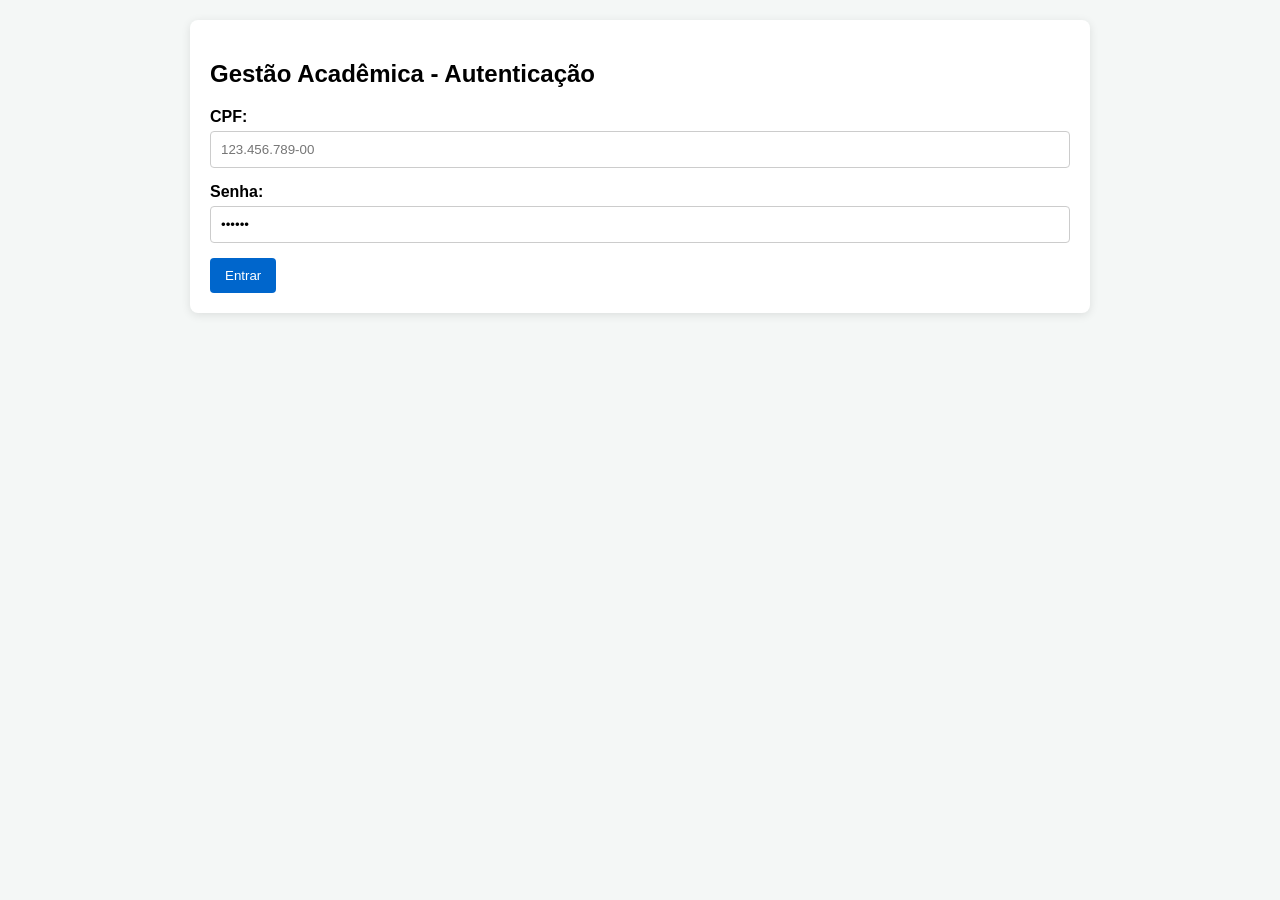
==== index.html @ f809c7b4 "Rename HTML to index.html" ====
<!DOCTYPE html>
<html lang="pt-br">
<head>
    <meta charset="UTF-8">
    <title>Sistema de Gestão Acadêmica</title>
    <style>
        * { box-sizing: border-box; font-family: 'Segoe UI', Tahoma, Geneva, Verdana, sans-serif; }
        body { background: #f4f7f6; margin: 0; padding: 20px; }
        .container { max-width: 900px; margin: 0 auto; background: #fff; padding: 20px; border-radius: 8px; box-shadow: 0 2px 10px rgba(0,0,0,0.1); }
        .hidden { display: none !important; }
        .header { display: flex; justify-content: space-between; align-items: center; border-bottom: 2px solid #eee; padding-bottom: 10px; }
        .form-group { margin-bottom: 15px; }
        label { display: block; margin-bottom: 5px; font-weight: bold; }
        input, select, textarea { width: 100%; padding: 10px; border: 1px solid #ccc; border-radius: 4px; }
        button { background: #0066cc; color: #fff; border: none; padding: 10px 15px; border-radius: 4px; cursor: pointer; }
        button:hover { background: #0052a3; }
        button.danger { background: #cc0000; }
        button.danger:hover { background: #a30000; }
        table { width: 100%; border-collapse: collapse; margin-top: 20px; }
        th, td { border: 1px solid #ddd; padding: 10px; text-align: left; }
        th { background: #f8f9fa; }
        .badge { padding: 4px 8px; border-radius: 4px; font-size: 12px; color: #fff; }
        .badge-instrutor { background: #28a745; }
        .badge-aluno { background: #17a2b8; }
    </style>
</head>
<body>

<div class="container">
    <div id="sec-login">
        <h2>Gestão Acadêmica - Autenticação</h2>
        <form id="form-login">
            <div class="form-group">
                <label>CPF:</label>
                <input type="text" id="login-cpf" placeholder="123.456.789-00" required>
            </div>
            <div class="form-group">
                <label>Senha:</label>
                <input type="password" id="login-senha" value="123456" required>
            </div>
            <button type="submit">Entrar</button>
        </form>
    </div>

    <div id="sec-painel" class="hidden">
        <div class="header">
            <div>
                <h2 id="user-name">--</h2>
                <span id="user-perfil" class="badge">--</span>
            </div>
            <button id="btn-logout" class="danger">Sair</button>
        </div>

        <div id="editor-aula" class="hidden" style="margin-top:20px; background:#f9f9f9; padding:15px; border-radius:5px;">
            <h3>Nova / Editar Aula</h3>
            <form id="form-aula">
                <input type="hidden" id="aula-id">
                <div class="form-group">
                    <label>Turma:</label>
                    <input type="text" id="aula-turma" required>
                </div>
                <div class="form-group">
                    <label>Matéria:</label>
                    <input type="text" id="aula-materia" required>
                </div>
                <div class="form-group">
                    <label>Data:</label>
                    <input type="date" id="aula-data" required>
                </div>
                <div class="form-group">
                    <label>Horário:</label>
                    <input type="time" id="aula-horario" required>
                </div>
                <div class="form-group">
                    <label>Conteúdo:</label>
                    <textarea id="aula-conteudo" required></textarea>
                </div>
                <div class="form-group">
                    <label>Status:</label>
                    <select id="aula-status">
                        <option value="Agendada">Agendada</option>
                        <option value="Realizada">Realizada</option>
                        <option value="Cancelada">Cancelada</option>
                    </select>
                </div>
                <button type="submit">Salvar Aula</button>
            </form>
        </div>

        <h3>Aulas Cadastradas</h3>
        <table>
            <thead>
                <tr>
                    <th>Turma</th>
                    <th>Matéria</th>
                    <th>Data/Hora</th>
                    <th>Conteúdo</th>
                    <th>Status</th>
                    <th class="col-acoes hidden">Ações</th>
                </tr>
            </thead>
            <tbody id="lista-aulas"></tbody>
        </table>
    </div>
</div>

<script>
let currentUser = null;

// Lógica de Autenticação
document.getElementById('form-login').addEventListener('submit', async (e) => {
    e.preventDefault();
    const res = await fetch('api.php?action=login', {
        method: 'POST',
        body: JSON.stringify({
            cpf: document.getElementById('login-cpf').value,
            senha: document.getElementById('login-senha').value
        })
    });
    const data = await res.json();
    
    if (data.success) {
        currentUser = data.user;
        carregarPainel();
    } else {
        alert(data.message);
    }
});

// Renderizar Painel
function carregarPainel() {
    document.getElementById('sec-login').classList.add('hidden');
    document.getElementById('sec-painel').classList.remove('hidden');
    
    document.getElementById('user-name').innerText = currentUser.nome;
    const badge = document.getElementById('user-perfil');
    badge.innerText = currentUser.perfil.toUpperCase();
    badge.className = `badge badge-${currentUser.perfil}`;

    // Exibir/Ocultar controles de edição baseado no perfil
    if (currentUser.perfil === 'instrutor') {
        document.getElementById('editor-aula').classList.remove('hidden');
        document.querySelectorAll('.col-acoes').forEach(el => el.classList.remove('hidden'));
    } else {
        document.getElementById('editor-aula').classList.add('hidden');
        document.querySelectorAll('.col-acoes').forEach(el => el.classList.add('hidden'));
    }

    carregarAulas();
}

// Carregar Aulas do Banco
async function carregarAulas() {
    const res = await fetch('api.php?action=get_aulas');
    const aulas = await res.json();
    const tbody = document.getElementById('lista-aulas');
    tbody.innerHTML = '';

    aulas.forEach(aula => {
        const tr = document.createElement('tr');
        tr.innerHTML = `
            <td>${aula.turma}</td>
            <td>${aula.materia}</td>
            <td>${aula.data_aula} às ${aula.horario}</td>
            <td>${aula.conteudo}</td>
            <td>${aula.status}</td>
            ${currentUser.perfil === 'instrutor' ? `
                <td class="col-acoes">
                    <button onclick="editarAula(${JSON.stringify(aula).replace(/"/g, '&quot;')})">Editar</button>
                    <button class="danger" onclick="deletarAula(${aula.id})">Excluir</button>
                </td>
            ` : ''}
        `;
        tbody.appendChild(tr);
    });
}

// Salvar / Editar Aula
document.getElementById('form-aula').addEventListener('submit', async (e) => {
    e.preventDefault();
    const payload = {
        id: document.getElementById('aula-id').value,
        turma: document.getElementById('aula-turma').value,
        materia: document.getElementById('aula-materia').value,
        data_aula: document.getElementById('aula-data').value,
        horario: document.getElementById('aula-horario').value,
        conteudo: document.getElementById('aula-conteudo').value,
        status: document.getElementById('aula-status').value
    };

    await fetch('api.php?action=save_aula', {
        method: 'POST',
        body: JSON.stringify(payload)
    });

    document.getElementById('form-aula').reset();
    document.getElementById('aula-id').value = '';
    carregarAulas();
});

function editarAula(aula) {
    document.getElementById('aula-id').value = aula.id;
    document.getElementById('aula-turma').value = aula.turma;
    document.getElementById('aula-materia').value = aula.materia;
    document.getElementById('aula-data').value = aula.data_aula;
    document.getElementById('aula-horario').value = aula.horario;
    document.getElementById('aula-conteudo').value = aula.conteudo;
    document.getElementById('aula-status').value = aula.status;
}

async function deletarAula(id) {
    if (confirm('Deseja excluir esta aula?')) {
        await fetch(`api.php?action=delete_aula&id=${id}`);
        carregarAulas();
    }
}

document.getElementById('btn-logout').addEventListener('click', () => {
    location.reload();
});
</script>
</body>
</html>
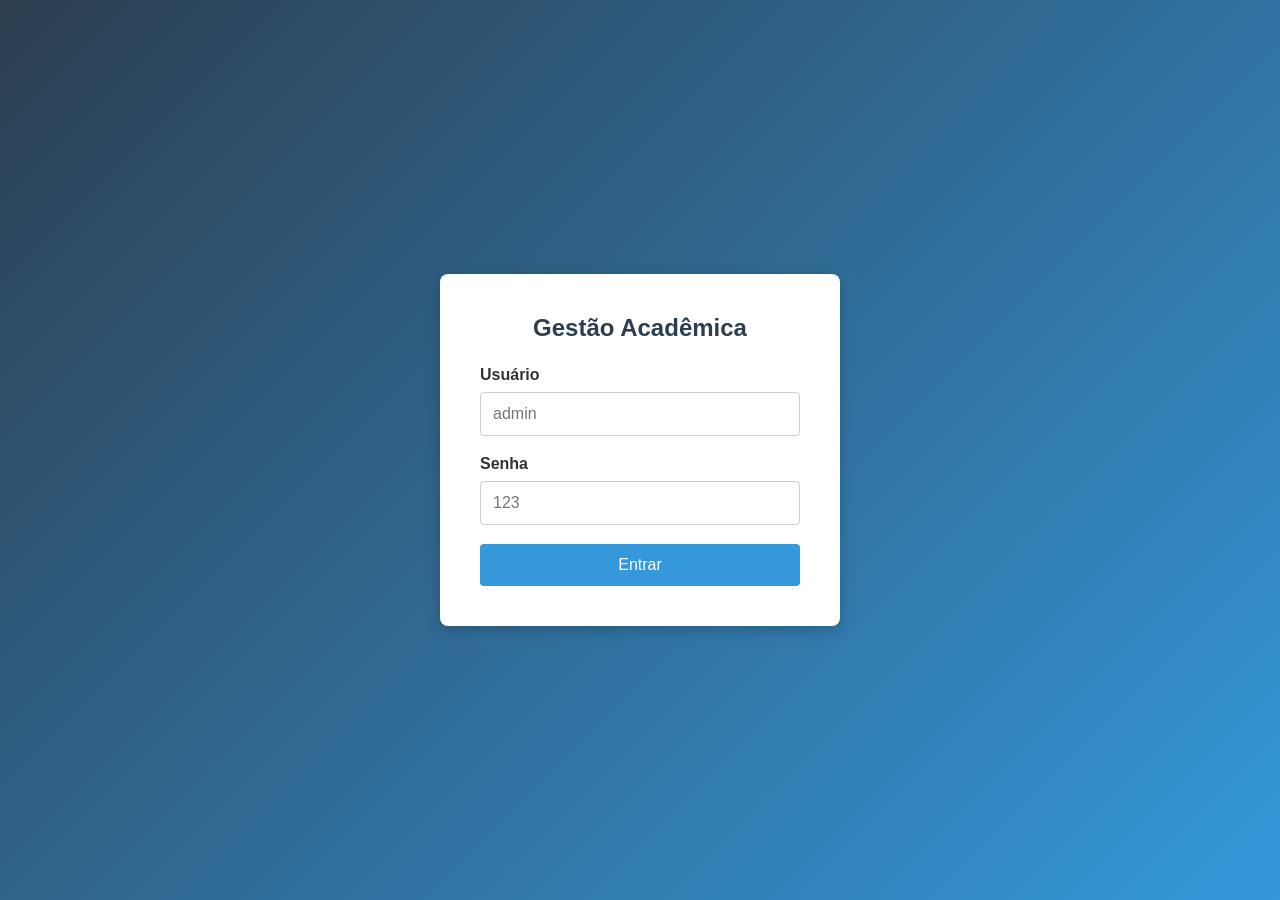
==== commit 8d8fb8a0: "Rename sistema_de_gest_o_acad_mica_github_pages.html to index.html" ====
--- a/index.html
+++ b/index.html
@@ -1,223 +1,800 @@
 <!DOCTYPE html>
-<html lang="pt-br">
+<html lang="pt-BR">
 <head>
     <meta charset="UTF-8">
+    <meta name="viewport" content="width=device-width, initial-scale=1.0">
     <title>Sistema de Gestão Acadêmica</title>
     <style>
-        * { box-sizing: border-box; font-family: 'Segoe UI', Tahoma, Geneva, Verdana, sans-serif; }
-        body { background: #f4f7f6; margin: 0; padding: 20px; }
-        .container { max-width: 900px; margin: 0 auto; background: #fff; padding: 20px; border-radius: 8px; box-shadow: 0 2px 10px rgba(0,0,0,0.1); }
-        .hidden { display: none !important; }
-        .header { display: flex; justify-content: space-between; align-items: center; border-bottom: 2px solid #eee; padding-bottom: 10px; }
-        .form-group { margin-bottom: 15px; }
-        label { display: block; margin-bottom: 5px; font-weight: bold; }
-        input, select, textarea { width: 100%; padding: 10px; border: 1px solid #ccc; border-radius: 4px; }
-        button { background: #0066cc; color: #fff; border: none; padding: 10px 15px; border-radius: 4px; cursor: pointer; }
-        button:hover { background: #0052a3; }
-        button.danger { background: #cc0000; }
-        button.danger:hover { background: #a30000; }
-        table { width: 100%; border-collapse: collapse; margin-top: 20px; }
-        th, td { border: 1px solid #ddd; padding: 10px; text-align: left; }
-        th { background: #f8f9fa; }
-        .badge { padding: 4px 8px; border-radius: 4px; font-size: 12px; color: #fff; }
-        .badge-instrutor { background: #28a745; }
-        .badge-aluno { background: #17a2b8; }
+        :root {
+            --primary: #2c3e50;
+            --secondary: #3498db;
+            --accent: #e74c3c;
+            --light: #ecf0f1;
+            --dark: #34495e;
+            --success: #2ecc71;
+        }
+
+        * {
+            box-sizing: border-box;
+            margin: 0;
+            padding: 0;
+            font-family: 'Segoe UI', Tahoma, Geneva, Verdana, sans-serif;
+        }
+
+        body {
+            background-color: #f4f6f9;
+            color: #333;
+        }
+
+        /* --- TELA DE LOGIN --- */
+        .login-wrapper {
+            display: flex;
+            justify-content: center;
+            align-items: center;
+            min-height: 100vh;
+            background: linear-gradient(135deg, var(--primary), var(--secondary));
+        }
+
+        .login-card {
+            background: white;
+            padding: 2.5rem;
+            border-radius: 8px;
+            box-shadow: 0 4px 15px rgba(0,0,0,0.2);
+            width: 100%;
+            max-width: 400px;
+        }
+
+        .login-card h2 {
+            margin-bottom: 1.5rem;
+            color: var(--primary);
+            text-align: center;
+        }
+
+        .form-group {
+            margin-bottom: 1.2rem;
+        }
+
+        .form-group label {
+            display: block;
+            margin-bottom: 0.5rem;
+            font-weight: 600;
+        }
+
+        .form-group input, .form-group select {
+            width: 100%;
+            padding: 0.75rem;
+            border: 1px solid #ccc;
+            border-radius: 4px;
+            font-size: 1rem;
+        }
+
+        .btn {
+            background-color: var(--secondary);
+            color: white;
+            border: none;
+            padding: 0.75rem 1.5rem;
+            border-radius: 4px;
+            cursor: pointer;
+            font-size: 1rem;
+            width: 100%;
+            transition: background 0.3s;
+        }
+
+        .btn:hover {
+            background-color: #2980b9;
+        }
+
+        .btn-danger {
+            background-color: var(--accent);
+            width: auto;
+            padding: 0.4rem 0.8rem;
+            font-size: 0.85rem;
+        }
+
+        .btn-danger:hover {
+            background-color: #c0392b;
+        }
+
+        /* --- LAYOUT DO SISTEMA --- */
+        .app-container {
+            display: flex;
+            min-height: 100vh;
+        }
+
+        .sidebar {
+            width: 250px;
+            background-color: var(--primary);
+            color: white;
+            padding: 1.5rem 1rem;
+            flex-shrink: 0;
+        }
+
+        .sidebar h2 {
+            font-size: 1.2rem;
+            margin-bottom: 2rem;
+            text-align: center;
+            border-bottom: 1px solid var(--dark);
+            padding-bottom: 1rem;
+        }
+
+        .sidebar nav ul {
+            list-style: none;
+        }
+
+        .sidebar nav li {
+            margin-bottom: 0.5rem;
+        }
+
+        .sidebar nav a {
+            color: var(--light);
+            text-decoration: none;
+            display: block;
+            padding: 0.75rem 1rem;
+            border-radius: 4px;
+            transition: background 0.2s;
+        }
+
+        .sidebar nav a:hover, .sidebar nav a.active {
+            background-color: var(--secondary);
+            color: white;
+        }
+
+        .main-content {
+            flex-grow: 1;
+            padding: 2rem;
+            overflow-y: auto;
+        }
+
+        .header-bar {
+            display: flex;
+            justify-content: space-between;
+            align-items: center;
+            margin-bottom: 2rem;
+            background: white;
+            padding: 1rem 1.5rem;
+            border-radius: 6px;
+            box-shadow: 0 2px 4px rgba(0,0,0,0.05);
+        }
+
+        .cards-grid {
+            display: grid;
+            grid-template-columns: repeat(auto-fit, minmax(220px, 1fr));
+            gap: 1.5rem;
+            margin-bottom: 2rem;
+        }
+
+        .card {
+            background: white;
+            padding: 1.5rem;
+            border-radius: 6px;
+            box-shadow: 0 2px 4px rgba(0,0,0,0.05);
+            border-left: 4px solid var(--secondary);
+        }
+
+        .card h3 {
+            font-size: 0.9rem;
+            color: #777;
+            text-transform: uppercase;
+            margin-bottom: 0.5rem;
+        }
+
+        .card .value {
+            font-size: 1.8rem;
+            font-weight: bold;
+            color: var(--primary);
+        }
+
+        .content-block {
+            background: white;
+            padding: 1.5rem;
+            border-radius: 6px;
+            box-shadow: 0 2px 4px rgba(0,0,0,0.05);
+            margin-bottom: 2rem;
+        }
+
+        .content-block h3 {
+            margin-bottom: 1rem;
+            color: var(--primary);
+        }
+
+        /* --- TABELAS --- */
+        table {
+            width: 100%;
+            border-collapse: collapse;
+            margin-top: 1rem;
+        }
+
+        table th, table td {
+            padding: 0.75rem;
+            text-align: left;
+            border-bottom: 1px solid #ddd;
+        }
+
+        table th {
+            background-color: #f8f9fa;
+            color: var(--dark);
+        }
+
+        .hidden {
+            display: none !important;
+        }
+
+        .alert-error {
+            color: var(--accent);
+            font-size: 0.9rem;
+            margin-top: 0.5rem;
+        }
+
+        .inline-form {
+            display: grid;
+            grid-template-columns: repeat(auto-fit, minmax(180px, 1fr));
+            gap: 1rem;
+            align-items: end;
+        }
     </style>
 </head>
 <body>
 
-<div class="container">
-    <div id="sec-login">
-        <h2>Gestão Acadêmica - Autenticação</h2>
-        <form id="form-login">
-            <div class="form-group">
-                <label>CPF:</label>
-                <input type="text" id="login-cpf" placeholder="123.456.789-00" required>
-            </div>
-            <div class="form-group">
-                <label>Senha:</label>
-                <input type="password" id="login-senha" value="123456" required>
-            </div>
-            <button type="submit">Entrar</button>
-        </form>
-    </div>
-
-    <div id="sec-painel" class="hidden">
-        <div class="header">
-            <div>
-                <h2 id="user-name">--</h2>
-                <span id="user-perfil" class="badge">--</span>
-            </div>
-            <button id="btn-logout" class="danger">Sair</button>
-        </div>
-
-        <div id="editor-aula" class="hidden" style="margin-top:20px; background:#f9f9f9; padding:15px; border-radius:5px;">
-            <h3>Nova / Editar Aula</h3>
-            <form id="form-aula">
-                <input type="hidden" id="aula-id">
+    <!-- TELA DE LOGIN -->
+    <div id="screen-login" class="login-wrapper">
+        <div class="login-card">
+            <h2>Gestão Acadêmica</h2>
+            <form id="form-login">
                 <div class="form-group">
-                    <label>Turma:</label>
-                    <input type="text" id="aula-turma" required>
+                    <label for="login-user">Usuário</label>
+                    <input type="text" id="login-user" required placeholder="admin">
                 </div>
                 <div class="form-group">
-                    <label>Matéria:</label>
-                    <input type="text" id="aula-materia" required>
-                </div>
-                <div class="form-group">
-                    <label>Data:</label>
-                    <input type="date" id="aula-data" required>
-                </div>
-                <div class="form-group">
-                    <label>Horário:</label>
-                    <input type="time" id="aula-horario" required>
-                </div>
-                <div class="form-group">
-                    <label>Conteúdo:</label>
-                    <textarea id="aula-conteudo" required></textarea>
-                </div>
-                <div class="form-group">
-                    <label>Status:</label>
-                    <select id="aula-status">
-                        <option value="Agendada">Agendada</option>
-                        <option value="Realizada">Realizada</option>
-                        <option value="Cancelada">Cancelada</option>
-                    </select>
-                </div>
-                <button type="submit">Salvar Aula</button>
+                    <label for="login-pass">Senha</label>
+                    <input type="password" id="login-pass" required placeholder="123">
+                </div>
+                <button type="submit" class="btn">Entrar</button>
+                <div id="login-error" class="alert-error hidden">Usuário ou senha incorretos!</div>
             </form>
         </div>
-
-        <h3>Aulas Cadastradas</h3>
-        <table>
-            <thead>
-                <tr>
-                    <th>Turma</th>
-                    <th>Matéria</th>
-                    <th>Data/Hora</th>
-                    <th>Conteúdo</th>
-                    <th>Status</th>
-                    <th class="col-acoes hidden">Ações</th>
-                </tr>
-            </thead>
-            <tbody id="lista-aulas"></tbody>
-        </table>
     </div>
-</div>
-
-<script>
-let currentUser = null;
-
-// Lógica de Autenticação
-document.getElementById('form-login').addEventListener('submit', async (e) => {
-    e.preventDefault();
-    const res = await fetch('api.php?action=login', {
-        method: 'POST',
-        body: JSON.stringify({
-            cpf: document.getElementById('login-cpf').value,
-            senha: document.getElementById('login-senha').value
-        })
-    });
-    const data = await res.json();
-    
-    if (data.success) {
-        currentUser = data.user;
-        carregarPainel();
-    } else {
-        alert(data.message);
-    }
-});
-
-// Renderizar Painel
-function carregarPainel() {
-    document.getElementById('sec-login').classList.add('hidden');
-    document.getElementById('sec-painel').classList.remove('hidden');
-    
-    document.getElementById('user-name').innerText = currentUser.nome;
-    const badge = document.getElementById('user-perfil');
-    badge.innerText = currentUser.perfil.toUpperCase();
-    badge.className = `badge badge-${currentUser.perfil}`;
-
-    // Exibir/Ocultar controles de edição baseado no perfil
-    if (currentUser.perfil === 'instrutor') {
-        document.getElementById('editor-aula').classList.remove('hidden');
-        document.querySelectorAll('.col-acoes').forEach(el => el.classList.remove('hidden'));
-    } else {
-        document.getElementById('editor-aula').classList.add('hidden');
-        document.querySelectorAll('.col-acoes').forEach(el => el.classList.add('hidden'));
-    }
-
-    carregarAulas();
-}
-
-// Carregar Aulas do Banco
-async function carregarAulas() {
-    const res = await fetch('api.php?action=get_aulas');
-    const aulas = await res.json();
-    const tbody = document.getElementById('lista-aulas');
-    tbody.innerHTML = '';
-
-    aulas.forEach(aula => {
-        const tr = document.createElement('tr');
-        tr.innerHTML = `
-            <td>${aula.turma}</td>
-            <td>${aula.materia}</td>
-            <td>${aula.data_aula} às ${aula.horario}</td>
-            <td>${aula.conteudo}</td>
-            <td>${aula.status}</td>
-            ${currentUser.perfil === 'instrutor' ? `
-                <td class="col-acoes">
-                    <button onclick="editarAula(${JSON.stringify(aula).replace(/"/g, '&quot;')})">Editar</button>
-                    <button class="danger" onclick="deletarAula(${aula.id})">Excluir</button>
-                </td>
-            ` : ''}
-        `;
-        tbody.appendChild(tr);
-    });
-}
-
-// Salvar / Editar Aula
-document.getElementById('form-aula').addEventListener('submit', async (e) => {
-    e.preventDefault();
-    const payload = {
-        id: document.getElementById('aula-id').value,
-        turma: document.getElementById('aula-turma').value,
-        materia: document.getElementById('aula-materia').value,
-        data_aula: document.getElementById('aula-data').value,
-        horario: document.getElementById('aula-horario').value,
-        conteudo: document.getElementById('aula-conteudo').value,
-        status: document.getElementById('aula-status').value
-    };
-
-    await fetch('api.php?action=save_aula', {
-        method: 'POST',
-        body: JSON.stringify(payload)
-    });
-
-    document.getElementById('form-aula').reset();
-    document.getElementById('aula-id').value = '';
-    carregarAulas();
-});
-
-function editarAula(aula) {
-    document.getElementById('aula-id').value = aula.id;
-    document.getElementById('aula-turma').value = aula.turma;
-    document.getElementById('aula-materia').value = aula.materia;
-    document.getElementById('aula-data').value = aula.data_aula;
-    document.getElementById('aula-horario').value = aula.horario;
-    document.getElementById('aula-conteudo').value = aula.conteudo;
-    document.getElementById('aula-status').value = aula.status;
-}
-
-async function deletarAula(id) {
-    if (confirm('Deseja excluir esta aula?')) {
-        await fetch(`api.php?action=delete_aula&id=${id}`);
-        carregarAulas();
-    }
-}
-
-document.getElementById('btn-logout').addEventListener('click', () => {
-    location.reload();
-});
-</script>
+
+    <!-- PAINEL PRINCIPAL DO SISTEMA -->
+    <div id="screen-app" class="app-container hidden">
+        <!-- BARRA LATERAL / MENU -->
+        <aside class="sidebar">
+            <h2>SGA Painel</h2>
+            <nav>
+                <ul>
+                    <li><a href="#" class="nav-link active" data-target="mod-dashboard">Dashboard</a></li>
+                    <li><a href="#" class="nav-link" data-target="mod-instrutores">Instrutores</a></li>
+                    <li><a href="#" class="nav-link" data-target="mod-salas">Salas</a></li>
+                    <li><a href="#" class="nav-link" data-target="mod-horarios">Horários</a></li>
+                    <li><a href="#" class="nav-link" data-target="mod-admins">Administradores</a></li>
+                    <li><a href="#" class="nav-link" data-target="mod-relatorios">Relatórios</a></li>
+                    <li><a href="#" class="nav-link" data-target="mod-senha">Alterar Senha</a></li>
+                    <li><a href="#" id="btn-logout" style="color: var(--accent);">Sair</a></li>
+                </ul>
+            </nav>
+        </aside>
+
+        <!-- CONTEÚDO PRINCIPAL -->
+        <main class="main-content">
+            <header class="header-bar">
+                <h1 id="page-title">Dashboard</h1>
+                <div>Usuário: <strong id="logged-user-name">Admin</strong></div>
+            </header>
+
+            <!-- MÓDULO 1: DASHBOARD -->
+            <section id="mod-dashboard" class="module-section">
+                <div class="cards-grid">
+                    <div class="card">
+                        <h3>Total Instrutores</h3>
+                        <div class="value" id="dash-count-instrutores">0</div>
+                    </div>
+                    <div class="card">
+                        <h3>Total Salas</h3>
+                        <div class="value" id="dash-count-salas">0</div>
+                    </div>
+                    <div class="card">
+                        <h3>Horários Agendados</h3>
+                        <div class="value" id="dash-count-horarios">0</div>
+                    </div>
+                </div>
+
+                <div class="content-block">
+                    <h3>Resumo de Atividades Gerais</h3>
+                    <p>Bem-vindo ao Sistema de Gestão Acadêmica. Utilize o menu lateral para navegar entre os módulos cadastrais e relatórios.</p>
+                </div>
+            </section>
+
+            <!-- MÓDULO 2: INSTRUTORES -->
+            <section id="mod-instrutores" class="module-section hidden">
+                <div class="content-block">
+                    <h3>Cadastrar Instrutor</h3>
+                    <form id="form-instrutor" class="inline-form">
+                        <div class="form-group">
+                            <label>Nome</label>
+                            <input type="text" id="inst-nome" required>
+                        </div>
+                        <div class="form-group">
+                            <label>E-mail</label>
+                            <input type="email" id="inst-email" required>
+                        </div>
+                        <div class="form-group">
+                            <label>Área / Disciplina</label>
+                            <input type="text" id="inst-area" required>
+                        </div>
+                        <div class="form-group">
+                            <button type="submit" class="btn">Salvar</button>
+                        </div>
+                    </form>
+                </div>
+
+                <div class="content-block">
+                    <h3>Lista de Instrutores</h3>
+                    <table>
+                        <thead>
+                            <tr>
+                                <th>Nome</th>
+                                <th>E-mail</th>
+                                <th>Área</th>
+                                <th>Ação</th>
+                            </tr>
+                        </thead>
+                        <tbody id="tb-instrutores"></tbody>
+                    </table>
+                </div>
+            </section>
+
+            <!-- MÓDULO 3: SALAS -->
+            <section id="mod-salas" class="module-section hidden">
+                <div class="content-block">
+                    <h3>Cadastrar Sala / Laboratório</h3>
+                    <form id="form-sala" class="inline-form">
+                        <div class="form-group">
+                            <label>Nome da Sala</label>
+                            <input type="text" id="sala-nome" placeholder="Ex: Lab 01" required>
+                        </div>
+                        <div class="form-group">
+                            <label>Capacidade</label>
+                            <input type="number" id="sala-capacidade" placeholder="Ex: 30" required>
+                        </div>
+                        <div class="form-group">
+                            <label>Tipo</label>
+                            <select id="sala-tipo">
+                                <option>Laboratório</option>
+                                <option>Sala de Aula</option>
+                                <option>Auditório</option>
+                            </select>
+                        </div>
+                        <div class="form-group">
+                            <button type="submit" class="btn">Salvar</button>
+                        </div>
+                    </form>
+                </div>
+
+                <div class="content-block">
+                    <h3>Salas Cadastradas</h3>
+                    <table>
+                        <thead>
+                            <tr>
+                                <th>Nome</th>
+                                <th>Capacidade</th>
+                                <th>Tipo</th>
+                                <th>Ação</th>
+                            </tr>
+                        </thead>
+                        <tbody id="tb-salas"></tbody>
+                    </table>
+                </div>
+            </section>
+
+            <!-- MÓDULO 4: HORÁRIOS -->
+            <section id="mod-horarios" class="module-section hidden">
+                <div class="content-block">
+                    <h3>Agendar Horário</h3>
+                    <form id="form-horario" class="inline-form">
+                        <div class="form-group">
+                            <label>Turma / Curso</label>
+                            <input type="text" id="hor-turma" required>
+                        </div>
+                        <div class="form-group">
+                            <label>Sala</label>
+                            <select id="hor-sala" required></select>
+                        </div>
+                        <div class="form-group">
+                            <label>Instrutor</label>
+                            <select id="hor-instrutor" required></select>
+                        </div>
+                        <div class="form-group">
+                            <label>Turno</label>
+                            <select id="hor-turno">
+                                <option>Manhã</option>
+                                <option>Tarde</option>
+                                <option>Noite</option>
+                            </select>
+                        </div>
+                        <div class="form-group">
+                            <button type="submit" class="btn">Agendar</button>
+                        </div>
+                    </form>
+                </div>
+
+                <div class="content-block">
+                    <h3>Grade de Horários</h3>
+                    <table>
+                        <thead>
+                            <tr>
+                                <th>Turma</th>
+                                <th>Sala</th>
+                                <th>Instrutor</th>
+                                <th>Turno</th>
+                                <th>Ação</th>
+                            </tr>
+                        </thead>
+                        <tbody id="tb-horarios"></tbody>
+                    </table>
+                </div>
+            </section>
+
+            <!-- MÓDULO 5: ADMINISTRADORES -->
+            <section id="mod-admins" class="module-section hidden">
+                <div class="content-block">
+                    <h3>Novo Administrador</h3>
+                    <form id="form-admin" class="inline-form">
+                        <div class="form-group">
+                            <label>Usuário</label>
+                            <input type="text" id="adm-user" required>
+                        </div>
+                        <div class="form-group">
+                            <label>Senha</label>
+                            <input type="password" id="adm-pass" required>
+                        </div>
+                        <div class="form-group">
+                            <button type="submit" class="btn">Cadastrar</button>
+                        </div>
+                    </form>
+                </div>
+
+                <div class="content-block">
+                    <h3>Lista de Administradores</h3>
+                    <table>
+                        <thead>
+                            <tr>
+                                <th>Usuário</th>
+                                <th>Perfil</th>
+                                <th>Ação</th>
+                            </tr>
+                        </thead>
+                        <tbody id="tb-admins"></tbody>
+                    </table>
+                </div>
+            </section>
+
+            <!-- MÓDULO 6: RELATÓRIOS -->
+            <section id="mod-relatorios" class="module-section hidden">
+                <div class="content-block">
+                    <h3>Relatório de Alocação</h3>
+                    <p>Visão detalhada das turmas, instrutores e salas associadas.</p>
+                    <table style="margin-top:1.5rem;">
+                        <thead>
+                            <tr>
+                                <th>Curso/Turma</th>
+                                <th>Instrutor Resp.</th>
+                                <th>Espaço Alocado</th>
+                                <th>Turno</th>
+                            </tr>
+                        </thead>
+                        <tbody id="tb-relatorios"></tbody>
+                    </table>
+                </div>
+            </section>
+
+            <!-- MÓDULO 7: ALTERAR SENHA -->
+            <section id="mod-senha" class="module-section hidden">
+                <div class="content-block" style="max-width: 400px;">
+                    <h3>Alterar Senha do Usuário</h3>
+                    <form id="form-alterar-senha">
+                        <div class="form-group">
+                            <label>Nova Senha</label>
+                            <input type="password" id="nova-senha" required>
+                        </div>
+                        <button type="submit" class="btn">Atualizar Senha</button>
+                    </form>
+                </div>
+            </section>
+        </main>
+    </div>
+
+    <!-- SCRIPT DE LÓGICA DO SISTEMA -->
+    <script>
+        // --- 1. GERENCIAMENTO DE BANCO DE DADOS (LOCALSTORAGE) ---
+        function initStorage() {
+            if (!localStorage.getItem('sys_iniciado')) {
+                localStorage.setItem('usuarios', JSON.stringify([
+                    { id: 1, usuario: 'admin', senha: '123', perfil: 'Administrador' }
+                ]));
+                localStorage.setItem('instrutores', JSON.stringify([
+                    { id: 1, nome: 'Carlos Silva', email: 'carlos@escola.com', area: 'Informática' }
+                ]));
+                localStorage.setItem('salas', JSON.stringify([
+                    { id: 1, nome: 'Lab 01', capacidade: 30, tipo: 'Laboratório' }
+                ]));
+                localStorage.setItem('horarios', JSON.stringify([
+                    { id: 1, turma: 'DEV-2026', sala: 'Lab 01', instrutor: 'Carlos Silva', turno: 'Manhã' }
+                ]));
+                localStorage.setItem('sys_iniciado', 'true');
+            }
+        }
+
+        function getData(key) {
+            return JSON.parse(localStorage.getItem(key)) || [];
+        }
+
+        function saveData(key, data) {
+            localStorage.setItem(key, JSON.stringify(data));
+        }
+
+        function insertItem(key, item) {
+            const data = getData(key);
+            item.id = Date.now();
+            data.push(item);
+            saveData(key, data);
+        }
+
+        function removeItem(key, id) {
+            let data = getData(key);
+            data = data.filter(i => i.id !== Number(id));
+            saveData(key, data);
+        }
+
+        // --- 2. CONTROLE DE AUTENTICAÇÃO ---
+        const elLoginScreen = document.getElementById('screen-login');
+        const elAppScreen = document.getElementById('screen-app');
+        const elFormLogin = document.getElementById('form-login');
+        const elLoginError = document.getElementById('login-error');
+
+        elFormLogin.addEventListener('submit', (e) => {
+            e.preventDefault();
+            const u = document.getElementById('login-user').value;
+            const p = document.getElementById('login-pass').value;
+
+            const users = getData('usuarios');
+            const found = users.find(item => item.usuario === u && item.senha === p);
+
+            if (found) {
+                localStorage.setItem('usuario_logado', JSON.stringify(found));
+                elLoginError.classList.add('hidden');
+                checkSession();
+            } else {
+                elLoginError.classList.remove('hidden');
+            }
+        });
+
+        document.getElementById('btn-logout').addEventListener('click', (e) => {
+            e.preventDefault();
+            localStorage.removeItem('usuario_logado');
+            checkSession();
+        });
+
+        function checkSession() {
+            const user = JSON.parse(localStorage.getItem('usuario_logado'));
+            if (user) {
+                elLoginScreen.classList.add('hidden');
+                elAppScreen.classList.remove('hidden');
+                document.getElementById('logged-user-name').textContent = user.usuario;
+                updateDashboard();
+                renderAllTables();
+            } else {
+                elAppScreen.classList.add('hidden');
+                elLoginScreen.classList.remove('hidden');
+            }
+        }
+
+        // --- 3. NAUFRAGATIVIDADE E MÓDULOS ---
+        const navLinks = document.querySelectorAll('.nav-link');
+        const sections = document.querySelectorAll('.module-section');
+        const pageTitle = document.getElementById('page-title');
+
+        navLinks.forEach(link => {
+            link.addEventListener('click', (e) => {
+                e.preventDefault();
+                const target = link.getAttribute('data-target');
+
+                navLinks.forEach(l => l.classList.remove('active'));
+                link.classList.add('active');
+
+                sections.forEach(sec => {
+                    if (sec.id === target) {
+                        sec.classList.remove('hidden');
+                        pageTitle.textContent = link.textContent;
+                    } else {
+                        sec.classList.add('hidden');
+                    }
+                });
+
+                if(target === 'mod-horarios') updateDropdownsHorarios();
+                if(target === 'mod-dashboard') updateDashboard();
+            });
+        });
+
+        // --- 4. RENDERIZAÇÃO E FORMULÁRIOS DOS MÓDULOS ---
+
+        function updateDashboard() {
+            document.getElementById('dash-count-instrutores').textContent = getData('instrutores').length;
+            document.getElementById('dash-count-salas').textContent = getData('salas').length;
+            document.getElementById('dash-count-horarios').textContent = getData('horarios').length;
+        }
+
+        // Instrutores
+        document.getElementById('form-instrutor').addEventListener('submit', function(e) {
+            e.preventDefault();
+            insertItem('instrutores', {
+                nome: document.getElementById('inst-nome').value,
+                email: document.getElementById('inst-email').value,
+                area: document.getElementById('inst-area').value
+            });
+            this.reset();
+            renderInstrutores();
+        });
+
+        function renderInstrutores() {
+            const tbody = document.getElementById('tb-instrutores');
+            tbody.innerHTML = '';
+            getData('instrutores').forEach(item => {
+                tbody.innerHTML += `
+                    <tr>
+                        <td>${item.nome}</td>
+                        <td>${item.email}</td>
+                        <td>${item.area}</td>
+                        <td><button class="btn btn-danger" onclick="deleteAndRefresh('instrutores', ${item.id})">Excluir</button></td>
+                    </tr>
+                `;
+            });
+        }
+
+        // Salas
+        document.getElementById('form-sala').addEventListener('submit', function(e) {
+            e.preventDefault();
+            insertItem('salas', {
+                nome: document.getElementById('sala-nome').value,
+                capacidade: document.getElementById('sala-capacidade').value,
+                tipo: document.getElementById('sala-tipo').value
+            });
+            this.reset();
+            renderSalas();
+        });
+
+        function renderSalas() {
+            const tbody = document.getElementById('tb-salas');
+            tbody.innerHTML = '';
+            getData('salas').forEach(item => {
+                tbody.innerHTML += `
+                    <tr>
+                        <td>${item.nome}</td>
+                        <td>${item.capacidade}</td>
+                        <td>${item.tipo}</td>
+                        <td><button class="btn btn-danger" onclick="deleteAndRefresh('salas', ${item.id})">Excluir</button></td>
+                    </tr>
+                `;
+            });
+        }
+
+        // Horários
+        function updateDropdownsHorarios() {
+            const selSala = document.getElementById('hor-sala');
+            const selInst = document.getElementById('hor-instrutor');
+
+            selSala.innerHTML = '';
+            selInst.innerHTML = '';
+
+            getData('salas').forEach(s => {
+                selSala.innerHTML += `<option value="${s.nome}">${s.nome}</option>`;
+            });
+            getData('instrutores').forEach(i => {
+                selInst.innerHTML += `<option value="${i.nome}">${i.nome}</option>`;
+            });
+        }
+
+        document.getElementById('form-horario').addEventListener('submit', function(e) {
+            e.preventDefault();
+            insertItem('horarios', {
+                turma: document.getElementById('hor-turma').value,
+                sala: document.getElementById('hor-sala').value,
+                instrutor: document.getElementById('hor-instrutor').value,
+                turno: document.getElementById('hor-turno').value
+            });
+            this.reset();
+            renderHorarios();
+        });
+
+        function renderHorarios() {
+            const tbody = document.getElementById('tb-horarios');
+            const tbodyRel = document.getElementById('tb-relatorios');
+            tbody.innerHTML = '';
+            tbodyRel.innerHTML = '';
+
+            getData('horarios').forEach(item => {
+                const tr = `
+                    <tr>
+                        <td>${item.turma}</td>
+                        <td>${item.sala}</td>
+                        <td>${item.instrutor}</td>
+                        <td>${item.turno}</td>
+                        <td><button class="btn btn-danger" onclick="deleteAndRefresh('horarios', ${item.id})">Excluir</button></td>
+                    </tr>
+                `;
+                tbody.innerHTML += tr;
+
+                tbodyRel.innerHTML += `
+                    <tr>
+                        <td>${item.turma}</td>
+                        <td>${item.instrutor}</td>
+                        <td>${item.sala}</td>
+                        <td>${item.turno}</td>
+                    </tr>
+                `;
+            });
+        }
+
+        // Administradores
+        document.getElementById('form-admin').addEventListener('submit', function(e) {
+            e.preventDefault();
+            insertItem('usuarios', {
+                usuario: document.getElementById('adm-user').value,
+                senha: document.getElementById('adm-pass').value,
+                perfil: 'Administrador'
+            });
+            this.reset();
+            renderAdmins();
+        });
+
+        function renderAdmins() {
+            const tbody = document.getElementById('tb-admins');
+            tbody.innerHTML = '';
+            getData('usuarios').forEach(item => {
+                tbody.innerHTML += `
+                    <tr>
+                        <td>${item.usuario}</td>
+                        <td>${item.perfil}</td>
+                        <td><button class="btn btn-danger" onclick="deleteAndRefresh('usuarios', ${item.id})">Excluir</button></td>
+                    </tr>
+                `;
+            });
+        }
+
+        // Alterar Senha
+        document.getElementById('form-alterar-senha').addEventListener('submit', function(e) {
+            e.preventDefault();
+            const novaSenha = document.getElementById('nova-senha').value;
+            const currentUser = JSON.parse(localStorage.getItem('usuario_logado'));
+            
+            let users = getData('usuarios');
+            users = users.map(u => {
+                if(u.id === currentUser.id || u.usuario === currentUser.usuario) {
+                    u.senha = novaSenha;
+                }
+                return u;
+            });
+
+            saveData('usuarios', users);
+            alert('Senha alterada com sucesso!');
+            this.reset();
+        });
+
+        // Função Global de Exclusão
+        window.deleteAndRefresh = function(key, id) {
+            removeItem(key, id);
+            renderAllTables();
+            updateDashboard();
+        };
+
+        function renderAllTables() {
+            renderInstrutores();
+            renderSalas();
+            renderHorarios();
+            renderAdmins();
+        }
+
+        // STARTUP
+        initStorage();
+        checkSession();
+    </script>
 </body>
 </html>
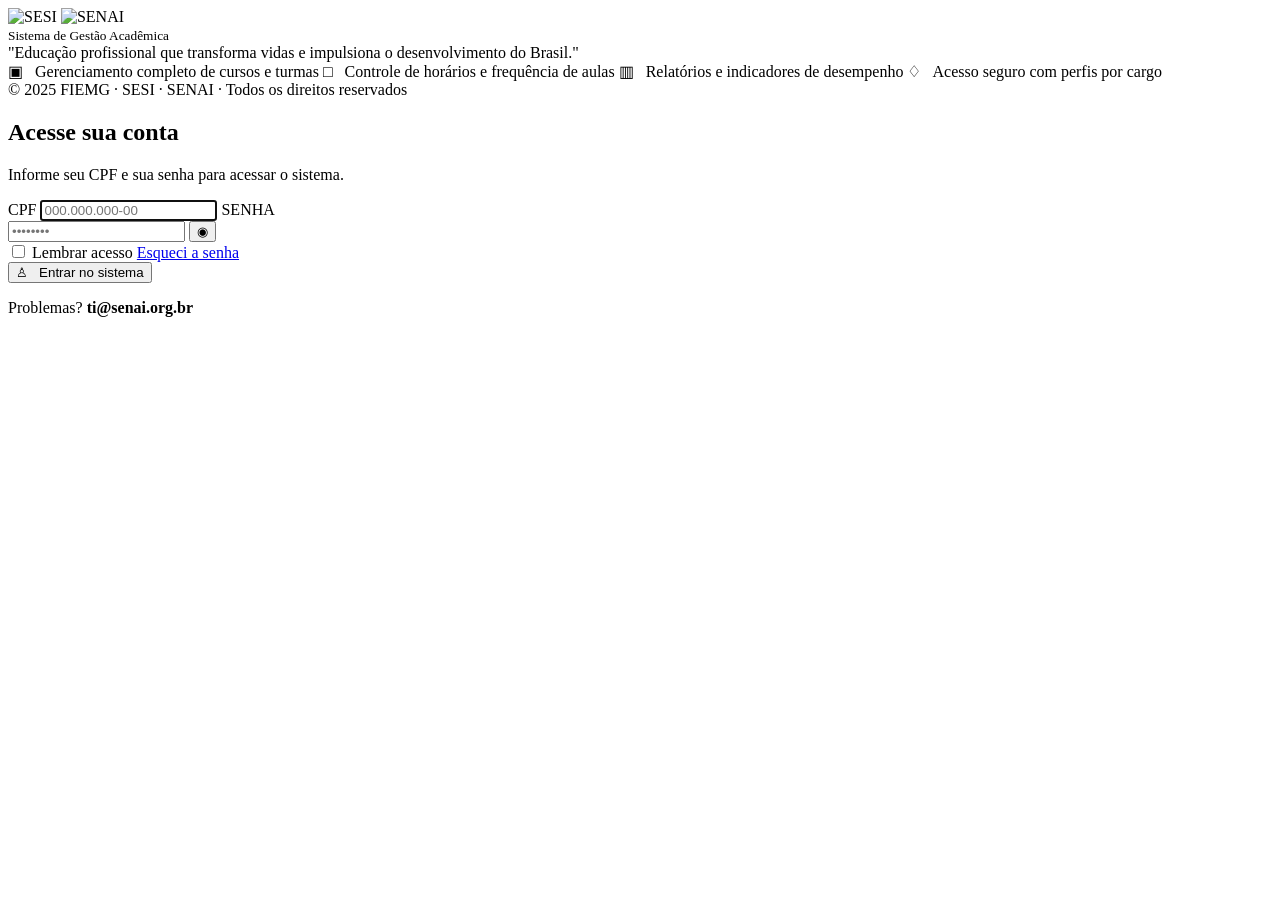
==== commit b72408bf: "Revamp login page layout and metadata Updated HTML structure and styling for the academic management" ====
--- a/index.html
+++ b/index.html
@@ -1,800 +1,113 @@
-<!DOCTYPE html>
+<!doctype html>
 <html lang="pt-BR">
+
 <head>
-    <meta charset="UTF-8">
-    <meta name="viewport" content="width=device-width, initial-scale=1.0">
-    <title>Sistema de Gestão Acadêmica</title>
-    <style>
-        :root {
-            --primary: #2c3e50;
-            --secondary: #3498db;
-            --accent: #e74c3c;
-            --light: #ecf0f1;
-            --dark: #34495e;
-            --success: #2ecc71;
-        }
+    <meta charset="utf-8">
+    <meta name="viewport" content="width=device-width, initial-scale=1">
+    <title>Acesso | Gestão Acadêmica</title>
+    <link rel="stylesheet" href="assets/css/style.css">
+</head>
 
-        * {
-            box-sizing: border-box;
-            margin: 0;
-            padding: 0;
-            font-family: 'Segoe UI', Tahoma, Geneva, Verdana, sans-serif;
-        }
+<body class="login-page">
 
-        body {
-            background-color: #f4f6f9;
-            color: #333;
-        }
+    <!-- PAINEL ESQUERDO -->
+    <section class="login-brand">
+        <div class="brand login-brand-logos">
+            <div class="brand-logos" aria-label="SESI e SENAI">
+                <img src="assets/img/logo-sesi.png" class="brand-logo brand-logo-sesi" alt="SESI">
+                <img src="assets/img/logo-senai.png" class="brand-logo brand-logo-senai" alt="SENAI">
+            </div>
+            <div class="brand-copy">
+                <small>Sistema de Gestão Acadêmica</small>
+            </div>
+        </div>
 
-        /* --- TELA DE LOGIN --- */
-        .login-wrapper {
-            display: flex;
-            justify-content: center;
-            align-items: center;
-            min-height: 100vh;
-            background: linear-gradient(135deg, var(--primary), var(--secondary));
-        }
+        <div class="login-quote">
+            "Educação profissional que transforma vidas e impulsiona o desenvolvimento do Brasil."
+        </div>
 
-        .login-card {
-            background: white;
-            padding: 2.5rem;
-            border-radius: 8px;
-            box-shadow: 0 4px 15px rgba(0,0,0,0.2);
-            width: 100%;
-            max-width: 400px;
-        }
+        <div class="login-features">
+            <span>▣ &nbsp; Gerenciamento completo de cursos e turmas</span>
+            <span>□ &nbsp; Controle de horários e frequência de aulas</span>
+            <span>▥ &nbsp; Relatórios e indicadores de desempenho</span>
+            <span>♢ &nbsp; Acesso seguro com perfis por cargo</span>
+        </div>
 
-        .login-card h2 {
-            margin-bottom: 1.5rem;
-            color: var(--primary);
-            text-align: center;
-        }
+        <div class="login-footer">
+            © 2025 FIEMG · SESI · SENAI · Todos os direitos reservados
+        </div>
+    </section>
 
-        .form-group {
-            margin-bottom: 1.2rem;
-        }
+    <!-- PAINEL DE LOGIN -->
+    <section class="login-card">
+        <div class="card-inner">
+            <h2>Acesse sua conta</h2>
+            <p class="muted">Informe seu CPF e sua senha para acessar o sistema.</p>
 
-        .form-group label {
-            display: block;
-            margin-bottom: 0.5rem;
-            font-weight: 600;
-        }
+            <!-- Alerta de Erro -->
+            <div id="alertError" class="alert danger" style="margin: 0 0 18px; display: none;">
+                Usuário/CPF ou senha inválidos.
+            </div>
 
-        .form-group input, .form-group select {
-            width: 100%;
-            padding: 0.75rem;
-            border: 1px solid #ccc;
-            border-radius: 4px;
-            font-size: 1rem;
-        }
+            <form id="formLogin">
+                <label>
+                    CPF
+                    <input type="text" id="cpf" placeholder="000.000.000-00" required autofocus autocomplete="username">
+                </label>
 
-        .btn {
-            background-color: var(--secondary);
-            color: white;
-            border: none;
-            padding: 0.75rem 1.5rem;
-            border-radius: 4px;
-            cursor: pointer;
-            font-size: 1rem;
-            width: 100%;
-            transition: background 0.3s;
-        }
+                <label>
+                    SENHA
+                    <div class="password">
+                        <input type="password" id="senha" placeholder="••••••••" required autocomplete="current-password">
+                        <button type="button" class="eye" onclick="togglePassword(this)" title="Mostrar senha">◉</button>
+                    </div>
+                </label>
 
-        .btn:hover {
-            background-color: #2980b9;
-        }
+                <div class="row-between">
+                    <label class="check">
+                        <input type="checkbox" name="remember">
+                        Lembrar acesso
+                    </label>
+                    <a href="#" onclick="alert('Procure um instrutor ou administrador para redefinir sua senha.'); return false;">
+                        Esqueci a senha
+                    </a>
+                </div>
 
-        .btn-danger {
-            background-color: var(--accent);
-            width: auto;
-            padding: 0.4rem 0.8rem;
-            font-size: 0.85rem;
-        }
+                <button type="submit" class="btn primary full">
+                    ♙ &nbsp; Entrar no sistema
+                </button>
+            </form>
 
-        .btn-danger:hover {
-            background-color: #c0392b;
-        }
+            <p class="help-mail">
+                Problemas? <b>ti@senai.org.br</b>
+            </p>
+        </div>
+    </section>
 
-        /* --- LAYOUT DO SISTEMA --- */
-        .app-container {
-            display: flex;
-            min-height: 100vh;
-        }
-
-        .sidebar {
-            width: 250px;
-            background-color: var(--primary);
-            color: white;
-            padding: 1.5rem 1rem;
-            flex-shrink: 0;
-        }
-
-        .sidebar h2 {
-            font-size: 1.2rem;
-            margin-bottom: 2rem;
-            text-align: center;
-            border-bottom: 1px solid var(--dark);
-            padding-bottom: 1rem;
-        }
-
-        .sidebar nav ul {
-            list-style: none;
-        }
-
-        .sidebar nav li {
-            margin-bottom: 0.5rem;
-        }
-
-        .sidebar nav a {
-            color: var(--light);
-            text-decoration: none;
-            display: block;
-            padding: 0.75rem 1rem;
-            border-radius: 4px;
-            transition: background 0.2s;
-        }
-
-        .sidebar nav a:hover, .sidebar nav a.active {
-            background-color: var(--secondary);
-            color: white;
-        }
-
-        .main-content {
-            flex-grow: 1;
-            padding: 2rem;
-            overflow-y: auto;
-        }
-
-        .header-bar {
-            display: flex;
-            justify-content: space-between;
-            align-items: center;
-            margin-bottom: 2rem;
-            background: white;
-            padding: 1rem 1.5rem;
-            border-radius: 6px;
-            box-shadow: 0 2px 4px rgba(0,0,0,0.05);
-        }
-
-        .cards-grid {
-            display: grid;
-            grid-template-columns: repeat(auto-fit, minmax(220px, 1fr));
-            gap: 1.5rem;
-            margin-bottom: 2rem;
-        }
-
-        .card {
-            background: white;
-            padding: 1.5rem;
-            border-radius: 6px;
-            box-shadow: 0 2px 4px rgba(0,0,0,0.05);
-            border-left: 4px solid var(--secondary);
-        }
-
-        .card h3 {
-            font-size: 0.9rem;
-            color: #777;
-            text-transform: uppercase;
-            margin-bottom: 0.5rem;
-        }
-
-        .card .value {
-            font-size: 1.8rem;
-            font-weight: bold;
-            color: var(--primary);
-        }
-
-        .content-block {
-            background: white;
-            padding: 1.5rem;
-            border-radius: 6px;
-            box-shadow: 0 2px 4px rgba(0,0,0,0.05);
-            margin-bottom: 2rem;
-        }
-
-        .content-block h3 {
-            margin-bottom: 1rem;
-            color: var(--primary);
-        }
-
-        /* --- TABELAS --- */
-        table {
-            width: 100%;
-            border-collapse: collapse;
-            margin-top: 1rem;
-        }
-
-        table th, table td {
-            padding: 0.75rem;
-            text-align: left;
-            border-bottom: 1px solid #ddd;
-        }
-
-        table th {
-            background-color: #f8f9fa;
-            color: var(--dark);
-        }
-
-        .hidden {
-            display: none !important;
-        }
-
-        .alert-error {
-            color: var(--accent);
-            font-size: 0.9rem;
-            margin-top: 0.5rem;
-        }
-
-        .inline-form {
-            display: grid;
-            grid-template-columns: repeat(auto-fit, minmax(180px, 1fr));
-            gap: 1rem;
-            align-items: end;
-        }
-    </style>
-</head>
-<body>
-
-    <!-- TELA DE LOGIN -->
-    <div id="screen-login" class="login-wrapper">
-        <div class="login-card">
-            <h2>Gestão Acadêmica</h2>
-            <form id="form-login">
-                <div class="form-group">
-                    <label for="login-user">Usuário</label>
-                    <input type="text" id="login-user" required placeholder="admin">
-                </div>
-                <div class="form-group">
-                    <label for="login-pass">Senha</label>
-                    <input type="password" id="login-pass" required placeholder="123">
-                </div>
-                <button type="submit" class="btn">Entrar</button>
-                <div id="login-error" class="alert-error hidden">Usuário ou senha incorretos!</div>
-            </form>
+    <!-- VLibras -->
+    <div vw class="enabled">
+        <div vw-access-button class="active"></div>
+        <div vw-plugin-wrapper>
+            <div class="vw-plugin-top-wrapper"></div>
         </div>
     </div>
+    <script src="https://vlibras.gov.br/app/vlibras-plugin.js"></script>
+    <script>new window.VLibras.Widget('https://vlibras.gov.br/app');</script>
 
-    <!-- PAINEL PRINCIPAL DO SISTEMA -->
-    <div id="screen-app" class="app-container hidden">
-        <!-- BARRA LATERAL / MENU -->
-        <aside class="sidebar">
-            <h2>SGA Painel</h2>
-            <nav>
-                <ul>
-                    <li><a href="#" class="nav-link active" data-target="mod-dashboard">Dashboard</a></li>
-                    <li><a href="#" class="nav-link" data-target="mod-instrutores">Instrutores</a></li>
-                    <li><a href="#" class="nav-link" data-target="mod-salas">Salas</a></li>
-                    <li><a href="#" class="nav-link" data-target="mod-horarios">Horários</a></li>
-                    <li><a href="#" class="nav-link" data-target="mod-admins">Administradores</a></li>
-                    <li><a href="#" class="nav-link" data-target="mod-relatorios">Relatórios</a></li>
-                    <li><a href="#" class="nav-link" data-target="mod-senha">Alterar Senha</a></li>
-                    <li><a href="#" id="btn-logout" style="color: var(--accent);">Sair</a></li>
-                </ul>
-            </nav>
-        </aside>
+    <script src="assets/js/app.js"></script>
+    <script>
+        // Lógica de autenticação usando LocalStorage
+        document.getElementById('formLogin').addEventListener('submit', function (e) {
+            e.preventDefault();
+            const cpfInput = document.getElementById('cpf').value;
+            const senhaInput = document.getElementById('senha').value;
 
-        <!-- CONTEÚDO PRINCIPAL -->
-        <main class="main-content">
-            <header class="header-bar">
-                <h1 id="page-title">Dashboard</h1>
-                <div>Usuário: <strong id="logged-user-name">Admin</strong></div>
-            </header>
-
-            <!-- MÓDULO 1: DASHBOARD -->
-            <section id="mod-dashboard" class="module-section">
-                <div class="cards-grid">
-                    <div class="card">
-                        <h3>Total Instrutores</h3>
-                        <div class="value" id="dash-count-instrutores">0</div>
-                    </div>
-                    <div class="card">
-                        <h3>Total Salas</h3>
-                        <div class="value" id="dash-count-salas">0</div>
-                    </div>
-                    <div class="card">
-                        <h3>Horários Agendados</h3>
-                        <div class="value" id="dash-count-horarios">0</div>
-                    </div>
-                </div>
-
-                <div class="content-block">
-                    <h3>Resumo de Atividades Gerais</h3>
-                    <p>Bem-vindo ao Sistema de Gestão Acadêmica. Utilize o menu lateral para navegar entre os módulos cadastrais e relatórios.</p>
-                </div>
-            </section>
-
-            <!-- MÓDULO 2: INSTRUTORES -->
-            <section id="mod-instrutores" class="module-section hidden">
-                <div class="content-block">
-                    <h3>Cadastrar Instrutor</h3>
-                    <form id="form-instrutor" class="inline-form">
-                        <div class="form-group">
-                            <label>Nome</label>
-                            <input type="text" id="inst-nome" required>
-                        </div>
-                        <div class="form-group">
-                            <label>E-mail</label>
-                            <input type="email" id="inst-email" required>
-                        </div>
-                        <div class="form-group">
-                            <label>Área / Disciplina</label>
-                            <input type="text" id="inst-area" required>
-                        </div>
-                        <div class="form-group">
-                            <button type="submit" class="btn">Salvar</button>
-                        </div>
-                    </form>
-                </div>
-
-                <div class="content-block">
-                    <h3>Lista de Instrutores</h3>
-                    <table>
-                        <thead>
-                            <tr>
-                                <th>Nome</th>
-                                <th>E-mail</th>
-                                <th>Área</th>
-                                <th>Ação</th>
-                            </tr>
-                        </thead>
-                        <tbody id="tb-instrutores"></tbody>
-                    </table>
-                </div>
-            </section>
-
-            <!-- MÓDULO 3: SALAS -->
-            <section id="mod-salas" class="module-section hidden">
-                <div class="content-block">
-                    <h3>Cadastrar Sala / Laboratório</h3>
-                    <form id="form-sala" class="inline-form">
-                        <div class="form-group">
-                            <label>Nome da Sala</label>
-                            <input type="text" id="sala-nome" placeholder="Ex: Lab 01" required>
-                        </div>
-                        <div class="form-group">
-                            <label>Capacidade</label>
-                            <input type="number" id="sala-capacidade" placeholder="Ex: 30" required>
-                        </div>
-                        <div class="form-group">
-                            <label>Tipo</label>
-                            <select id="sala-tipo">
-                                <option>Laboratório</option>
-                                <option>Sala de Aula</option>
-                                <option>Auditório</option>
-                            </select>
-                        </div>
-                        <div class="form-group">
-                            <button type="submit" class="btn">Salvar</button>
-                        </div>
-                    </form>
-                </div>
-
-                <div class="content-block">
-                    <h3>Salas Cadastradas</h3>
-                    <table>
-                        <thead>
-                            <tr>
-                                <th>Nome</th>
-                                <th>Capacidade</th>
-                                <th>Tipo</th>
-                                <th>Ação</th>
-                            </tr>
-                        </thead>
-                        <tbody id="tb-salas"></tbody>
-                    </table>
-                </div>
-            </section>
-
-            <!-- MÓDULO 4: HORÁRIOS -->
-            <section id="mod-horarios" class="module-section hidden">
-                <div class="content-block">
-                    <h3>Agendar Horário</h3>
-                    <form id="form-horario" class="inline-form">
-                        <div class="form-group">
-                            <label>Turma / Curso</label>
-                            <input type="text" id="hor-turma" required>
-                        </div>
-                        <div class="form-group">
-                            <label>Sala</label>
-                            <select id="hor-sala" required></select>
-                        </div>
-                        <div class="form-group">
-                            <label>Instrutor</label>
-                            <select id="hor-instrutor" required></select>
-                        </div>
-                        <div class="form-group">
-                            <label>Turno</label>
-                            <select id="hor-turno">
-                                <option>Manhã</option>
-                                <option>Tarde</option>
-                                <option>Noite</option>
-                            </select>
-                        </div>
-                        <div class="form-group">
-                            <button type="submit" class="btn">Agendar</button>
-                        </div>
-                    </form>
-                </div>
-
-                <div class="content-block">
-                    <h3>Grade de Horários</h3>
-                    <table>
-                        <thead>
-                            <tr>
-                                <th>Turma</th>
-                                <th>Sala</th>
-                                <th>Instrutor</th>
-                                <th>Turno</th>
-                                <th>Ação</th>
-                            </tr>
-                        </thead>
-                        <tbody id="tb-horarios"></tbody>
-                    </table>
-                </div>
-            </section>
-
-            <!-- MÓDULO 5: ADMINISTRADORES -->
-            <section id="mod-admins" class="module-section hidden">
-                <div class="content-block">
-                    <h3>Novo Administrador</h3>
-                    <form id="form-admin" class="inline-form">
-                        <div class="form-group">
-                            <label>Usuário</label>
-                            <input type="text" id="adm-user" required>
-                        </div>
-                        <div class="form-group">
-                            <label>Senha</label>
-                            <input type="password" id="adm-pass" required>
-                        </div>
-                        <div class="form-group">
-                            <button type="submit" class="btn">Cadastrar</button>
-                        </div>
-                    </form>
-                </div>
-
-                <div class="content-block">
-                    <h3>Lista de Administradores</h3>
-                    <table>
-                        <thead>
-                            <tr>
-                                <th>Usuário</th>
-                                <th>Perfil</th>
-                                <th>Ação</th>
-                            </tr>
-                        </thead>
-                        <tbody id="tb-admins"></tbody>
-                    </table>
-                </div>
-            </section>
-
-            <!-- MÓDULO 6: RELATÓRIOS -->
-            <section id="mod-relatorios" class="module-section hidden">
-                <div class="content-block">
-                    <h3>Relatório de Alocação</h3>
-                    <p>Visão detalhada das turmas, instrutores e salas associadas.</p>
-                    <table style="margin-top:1.5rem;">
-                        <thead>
-                            <tr>
-                                <th>Curso/Turma</th>
-                                <th>Instrutor Resp.</th>
-                                <th>Espaço Alocado</th>
-                                <th>Turno</th>
-                            </tr>
-                        </thead>
-                        <tbody id="tb-relatorios"></tbody>
-                    </table>
-                </div>
-            </section>
-
-            <!-- MÓDULO 7: ALTERAR SENHA -->
-            <section id="mod-senha" class="module-section hidden">
-                <div class="content-block" style="max-width: 400px;">
-                    <h3>Alterar Senha do Usuário</h3>
-                    <form id="form-alterar-senha">
-                        <div class="form-group">
-                            <label>Nova Senha</label>
-                            <input type="password" id="nova-senha" required>
-                        </div>
-                        <button type="submit" class="btn">Atualizar Senha</button>
-                    </form>
-                </div>
-            </section>
-        </main>
-    </div>
-
-    <!-- SCRIPT DE LÓGICA DO SISTEMA -->
-    <script>
-        // --- 1. GERENCIAMENTO DE BANCO DE DADOS (LOCALSTORAGE) ---
-        function initStorage() {
-            if (!localStorage.getItem('sys_iniciado')) {
-                localStorage.setItem('usuarios', JSON.stringify([
-                    { id: 1, usuario: 'admin', senha: '123', perfil: 'Administrador' }
-                ]));
-                localStorage.setItem('instrutores', JSON.stringify([
-                    { id: 1, nome: 'Carlos Silva', email: 'carlos@escola.com', area: 'Informática' }
-                ]));
-                localStorage.setItem('salas', JSON.stringify([
-                    { id: 1, nome: 'Lab 01', capacidade: 30, tipo: 'Laboratório' }
-                ]));
-                localStorage.setItem('horarios', JSON.stringify([
-                    { id: 1, turma: 'DEV-2026', sala: 'Lab 01', instrutor: 'Carlos Silva', turno: 'Manhã' }
-                ]));
-                localStorage.setItem('sys_iniciado', 'true');
-            }
-        }
-
-        function getData(key) {
-            return JSON.parse(localStorage.getItem(key)) || [];
-        }
-
-        function saveData(key, data) {
-            localStorage.setItem(key, JSON.stringify(data));
-        }
-
-        function insertItem(key, item) {
-            const data = getData(key);
-            item.id = Date.now();
-            data.push(item);
-            saveData(key, data);
-        }
-
-        function removeItem(key, id) {
-            let data = getData(key);
-            data = data.filter(i => i.id !== Number(id));
-            saveData(key, data);
-        }
-
-        // --- 2. CONTROLE DE AUTENTICAÇÃO ---
-        const elLoginScreen = document.getElementById('screen-login');
-        const elAppScreen = document.getElementById('screen-app');
-        const elFormLogin = document.getElementById('form-login');
-        const elLoginError = document.getElementById('login-error');
-
-        elFormLogin.addEventListener('submit', (e) => {
-            e.preventDefault();
-            const u = document.getElementById('login-user').value;
-            const p = document.getElementById('login-pass').value;
-
-            const users = getData('usuarios');
-            const found = users.find(item => item.usuario === u && item.senha === p);
-
-            if (found) {
-                localStorage.setItem('usuario_logado', JSON.stringify(found));
-                elLoginError.classList.add('hidden');
-                checkSession();
+            if (loginUser(cpfInput, senhaInput)) {
+                window.location.href = 'dashboard.html';
             } else {
-                elLoginError.classList.remove('hidden');
+                document.getElementById('alertError').style.display = 'block';
             }
         });
-
-        document.getElementById('btn-logout').addEventListener('click', (e) => {
-            e.preventDefault();
-            localStorage.removeItem('usuario_logado');
-            checkSession();
-        });
-
-        function checkSession() {
-            const user = JSON.parse(localStorage.getItem('usuario_logado'));
-            if (user) {
-                elLoginScreen.classList.add('hidden');
-                elAppScreen.classList.remove('hidden');
-                document.getElementById('logged-user-name').textContent = user.usuario;
-                updateDashboard();
-                renderAllTables();
-            } else {
-                elAppScreen.classList.add('hidden');
-                elLoginScreen.classList.remove('hidden');
-            }
-        }
-
-        // --- 3. NAUFRAGATIVIDADE E MÓDULOS ---
-        const navLinks = document.querySelectorAll('.nav-link');
-        const sections = document.querySelectorAll('.module-section');
-        const pageTitle = document.getElementById('page-title');
-
-        navLinks.forEach(link => {
-            link.addEventListener('click', (e) => {
-                e.preventDefault();
-                const target = link.getAttribute('data-target');
-
-                navLinks.forEach(l => l.classList.remove('active'));
-                link.classList.add('active');
-
-                sections.forEach(sec => {
-                    if (sec.id === target) {
-                        sec.classList.remove('hidden');
-                        pageTitle.textContent = link.textContent;
-                    } else {
-                        sec.classList.add('hidden');
-                    }
-                });
-
-                if(target === 'mod-horarios') updateDropdownsHorarios();
-                if(target === 'mod-dashboard') updateDashboard();
-            });
-        });
-
-        // --- 4. RENDERIZAÇÃO E FORMULÁRIOS DOS MÓDULOS ---
-
-        function updateDashboard() {
-            document.getElementById('dash-count-instrutores').textContent = getData('instrutores').length;
-            document.getElementById('dash-count-salas').textContent = getData('salas').length;
-            document.getElementById('dash-count-horarios').textContent = getData('horarios').length;
-        }
-
-        // Instrutores
-        document.getElementById('form-instrutor').addEventListener('submit', function(e) {
-            e.preventDefault();
-            insertItem('instrutores', {
-                nome: document.getElementById('inst-nome').value,
-                email: document.getElementById('inst-email').value,
-                area: document.getElementById('inst-area').value
-            });
-            this.reset();
-            renderInstrutores();
-        });
-
-        function renderInstrutores() {
-            const tbody = document.getElementById('tb-instrutores');
-            tbody.innerHTML = '';
-            getData('instrutores').forEach(item => {
-                tbody.innerHTML += `
-                    <tr>
-                        <td>${item.nome}</td>
-                        <td>${item.email}</td>
-                        <td>${item.area}</td>
-                        <td><button class="btn btn-danger" onclick="deleteAndRefresh('instrutores', ${item.id})">Excluir</button></td>
-                    </tr>
-                `;
-            });
-        }
-
-        // Salas
-        document.getElementById('form-sala').addEventListener('submit', function(e) {
-            e.preventDefault();
-            insertItem('salas', {
-                nome: document.getElementById('sala-nome').value,
-                capacidade: document.getElementById('sala-capacidade').value,
-                tipo: document.getElementById('sala-tipo').value
-            });
-            this.reset();
-            renderSalas();
-        });
-
-        function renderSalas() {
-            const tbody = document.getElementById('tb-salas');
-            tbody.innerHTML = '';
-            getData('salas').forEach(item => {
-                tbody.innerHTML += `
-                    <tr>
-                        <td>${item.nome}</td>
-                        <td>${item.capacidade}</td>
-                        <td>${item.tipo}</td>
-                        <td><button class="btn btn-danger" onclick="deleteAndRefresh('salas', ${item.id})">Excluir</button></td>
-                    </tr>
-                `;
-            });
-        }
-
-        // Horários
-        function updateDropdownsHorarios() {
-            const selSala = document.getElementById('hor-sala');
-            const selInst = document.getElementById('hor-instrutor');
-
-            selSala.innerHTML = '';
-            selInst.innerHTML = '';
-
-            getData('salas').forEach(s => {
-                selSala.innerHTML += `<option value="${s.nome}">${s.nome}</option>`;
-            });
-            getData('instrutores').forEach(i => {
-                selInst.innerHTML += `<option value="${i.nome}">${i.nome}</option>`;
-            });
-        }
-
-        document.getElementById('form-horario').addEventListener('submit', function(e) {
-            e.preventDefault();
-            insertItem('horarios', {
-                turma: document.getElementById('hor-turma').value,
-                sala: document.getElementById('hor-sala').value,
-                instrutor: document.getElementById('hor-instrutor').value,
-                turno: document.getElementById('hor-turno').value
-            });
-            this.reset();
-            renderHorarios();
-        });
-
-        function renderHorarios() {
-            const tbody = document.getElementById('tb-horarios');
-            const tbodyRel = document.getElementById('tb-relatorios');
-            tbody.innerHTML = '';
-            tbodyRel.innerHTML = '';
-
-            getData('horarios').forEach(item => {
-                const tr = `
-                    <tr>
-                        <td>${item.turma}</td>
-                        <td>${item.sala}</td>
-                        <td>${item.instrutor}</td>
-                        <td>${item.turno}</td>
-                        <td><button class="btn btn-danger" onclick="deleteAndRefresh('horarios', ${item.id})">Excluir</button></td>
-                    </tr>
-                `;
-                tbody.innerHTML += tr;
-
-                tbodyRel.innerHTML += `
-                    <tr>
-                        <td>${item.turma}</td>
-                        <td>${item.instrutor}</td>
-                        <td>${item.sala}</td>
-                        <td>${item.turno}</td>
-                    </tr>
-                `;
-            });
-        }
-
-        // Administradores
-        document.getElementById('form-admin').addEventListener('submit', function(e) {
-            e.preventDefault();
-            insertItem('usuarios', {
-                usuario: document.getElementById('adm-user').value,
-                senha: document.getElementById('adm-pass').value,
-                perfil: 'Administrador'
-            });
-            this.reset();
-            renderAdmins();
-        });
-
-        function renderAdmins() {
-            const tbody = document.getElementById('tb-admins');
-            tbody.innerHTML = '';
-            getData('usuarios').forEach(item => {
-                tbody.innerHTML += `
-                    <tr>
-                        <td>${item.usuario}</td>
-                        <td>${item.perfil}</td>
-                        <td><button class="btn btn-danger" onclick="deleteAndRefresh('usuarios', ${item.id})">Excluir</button></td>
-                    </tr>
-                `;
-            });
-        }
-
-        // Alterar Senha
-        document.getElementById('form-alterar-senha').addEventListener('submit', function(e) {
-            e.preventDefault();
-            const novaSenha = document.getElementById('nova-senha').value;
-            const currentUser = JSON.parse(localStorage.getItem('usuario_logado'));
-            
-            let users = getData('usuarios');
-            users = users.map(u => {
-                if(u.id === currentUser.id || u.usuario === currentUser.usuario) {
-                    u.senha = novaSenha;
-                }
-                return u;
-            });
-
-            saveData('usuarios', users);
-            alert('Senha alterada com sucesso!');
-            this.reset();
-        });
-
-        // Função Global de Exclusão
-        window.deleteAndRefresh = function(key, id) {
-            removeItem(key, id);
-            renderAllTables();
-            updateDashboard();
-        };
-
-        function renderAllTables() {
-            renderInstrutores();
-            renderSalas();
-            renderHorarios();
-            renderAdmins();
-        }
-
-        // STARTUP
-        initStorage();
-        checkSession();
     </script>
 </body>
 </html>
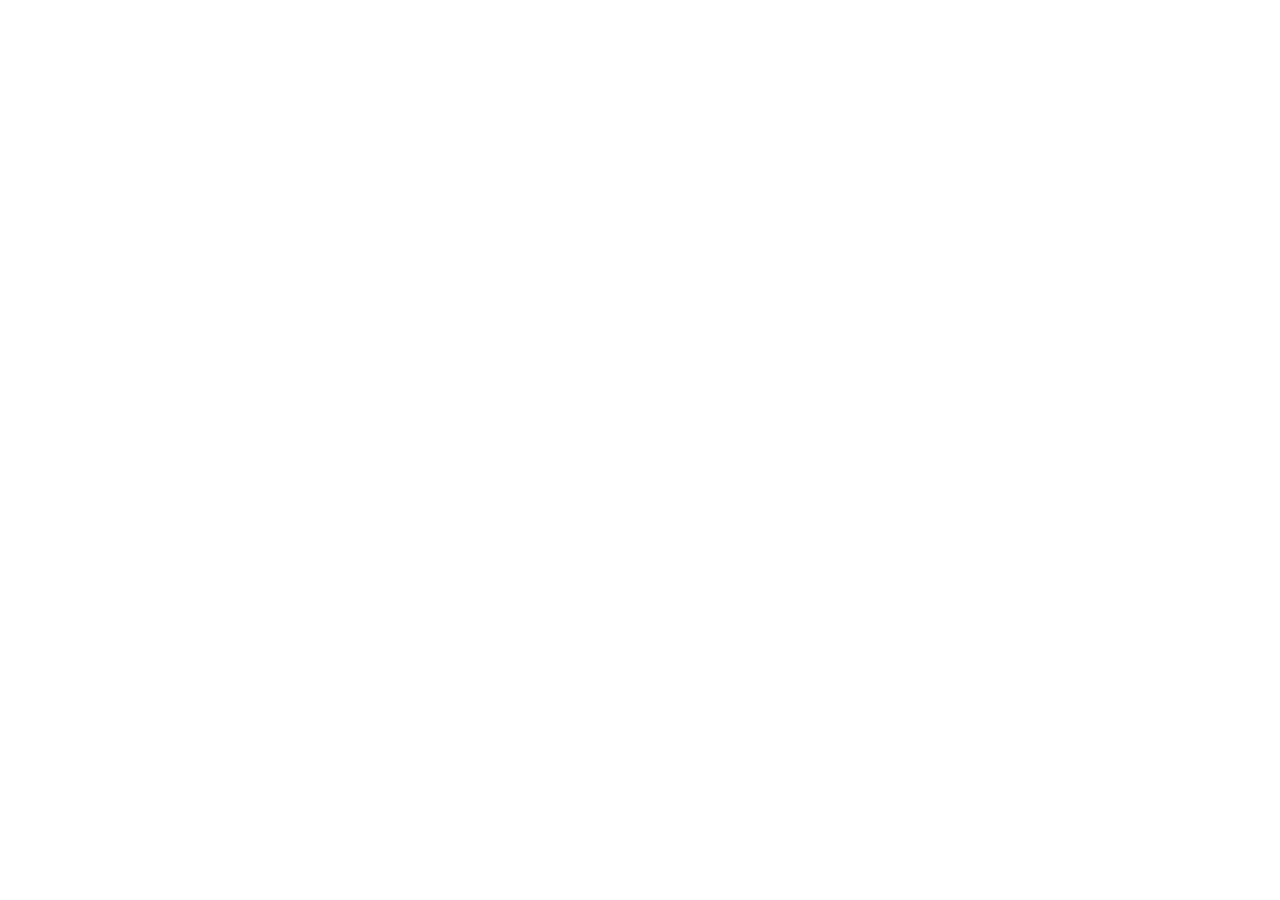
==== commit 0a7973b7: "Add files via upload" ====
--- a/index.html
+++ b/index.html
@@ -1,113 +1 @@
-<!doctype html>
-<html lang="pt-BR">
-
-<head>
-    <meta charset="utf-8">
-    <meta name="viewport" content="width=device-width, initial-scale=1">
-    <title>Acesso | Gestão Acadêmica</title>
-    <link rel="stylesheet" href="assets/css/style.css">
-</head>
-
-<body class="login-page">
-
-    <!-- PAINEL ESQUERDO -->
-    <section class="login-brand">
-        <div class="brand login-brand-logos">
-            <div class="brand-logos" aria-label="SESI e SENAI">
-                <img src="assets/img/logo-sesi.png" class="brand-logo brand-logo-sesi" alt="SESI">
-                <img src="assets/img/logo-senai.png" class="brand-logo brand-logo-senai" alt="SENAI">
-            </div>
-            <div class="brand-copy">
-                <small>Sistema de Gestão Acadêmica</small>
-            </div>
-        </div>
-
-        <div class="login-quote">
-            "Educação profissional que transforma vidas e impulsiona o desenvolvimento do Brasil."
-        </div>
-
-        <div class="login-features">
-            <span>▣ &nbsp; Gerenciamento completo de cursos e turmas</span>
-            <span>□ &nbsp; Controle de horários e frequência de aulas</span>
-            <span>▥ &nbsp; Relatórios e indicadores de desempenho</span>
-            <span>♢ &nbsp; Acesso seguro com perfis por cargo</span>
-        </div>
-
-        <div class="login-footer">
-            © 2025 FIEMG · SESI · SENAI · Todos os direitos reservados
-        </div>
-    </section>
-
-    <!-- PAINEL DE LOGIN -->
-    <section class="login-card">
-        <div class="card-inner">
-            <h2>Acesse sua conta</h2>
-            <p class="muted">Informe seu CPF e sua senha para acessar o sistema.</p>
-
-            <!-- Alerta de Erro -->
-            <div id="alertError" class="alert danger" style="margin: 0 0 18px; display: none;">
-                Usuário/CPF ou senha inválidos.
-            </div>
-
-            <form id="formLogin">
-                <label>
-                    CPF
-                    <input type="text" id="cpf" placeholder="000.000.000-00" required autofocus autocomplete="username">
-                </label>
-
-                <label>
-                    SENHA
-                    <div class="password">
-                        <input type="password" id="senha" placeholder="••••••••" required autocomplete="current-password">
-                        <button type="button" class="eye" onclick="togglePassword(this)" title="Mostrar senha">◉</button>
-                    </div>
-                </label>
-
-                <div class="row-between">
-                    <label class="check">
-                        <input type="checkbox" name="remember">
-                        Lembrar acesso
-                    </label>
-                    <a href="#" onclick="alert('Procure um instrutor ou administrador para redefinir sua senha.'); return false;">
-                        Esqueci a senha
-                    </a>
-                </div>
-
-                <button type="submit" class="btn primary full">
-                    ♙ &nbsp; Entrar no sistema
-                </button>
-            </form>
-
-            <p class="help-mail">
-                Problemas? <b>ti@senai.org.br</b>
-            </p>
-        </div>
-    </section>
-
-    <!-- VLibras -->
-    <div vw class="enabled">
-        <div vw-access-button class="active"></div>
-        <div vw-plugin-wrapper>
-            <div class="vw-plugin-top-wrapper"></div>
-        </div>
-    </div>
-    <script src="https://vlibras.gov.br/app/vlibras-plugin.js"></script>
-    <script>new window.VLibras.Widget('https://vlibras.gov.br/app');</script>
-
-    <script src="assets/js/app.js"></script>
-    <script>
-        // Lógica de autenticação usando LocalStorage
-        document.getElementById('formLogin').addEventListener('submit', function (e) {
-            e.preventDefault();
-            const cpfInput = document.getElementById('cpf').value;
-            const senhaInput = document.getElementById('senha').value;
-
-            if (loginUser(cpfInput, senhaInput)) {
-                window.location.href = 'dashboard.html';
-            } else {
-                document.getElementById('alertError').style.display = 'block';
-            }
-        });
-    </script>
-</body>
-</html>
+<!doctype html><html lang="pt-BR"><head><meta charset="utf-8"><meta name="viewport" content="width=device-width,initial-scale=1"><title>Acesso | Gestão Acadêmica</title><link rel="stylesheet" href="assets/css/style.css"></head><body><div id="app"></div><script src="assets/js/app.js"></script></body></html>
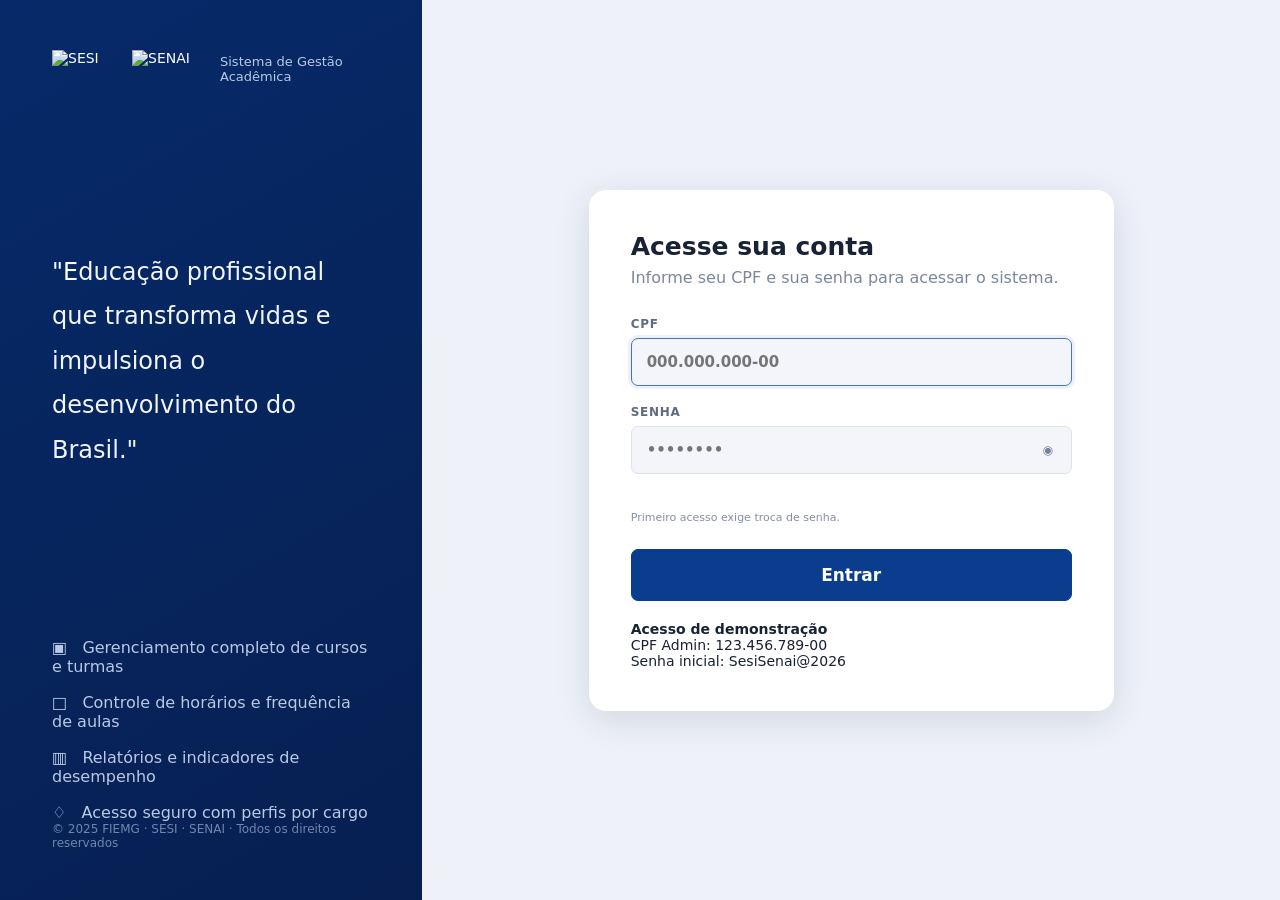
==== commit 4b9d396e: "Refactor index.html structure and paths" ====
--- a/index.html
+++ b/index.html
@@ -1 +1,13 @@
-<!doctype html><html lang="pt-BR"><head><meta charset="utf-8"><meta name="viewport" content="width=device-width,initial-scale=1"><title>Acesso | Gestão Acadêmica</title><link rel="stylesheet" href="assets/css/style.css"></head><body><div id="app"></div><script src="assets/js/app.js"></script></body></html>+<!doctype html>
+<html lang="pt-BR">
+<head>
+  <meta charset="utf-8">
+  <meta name="viewport" content="width=device-width, initial-scale=1">
+  <title>Acesso | Gestão Acadêmica</title>
+  <link rel="stylesheet" href="style.css">
+</head>
+<body>
+  <div id="app"></div>
+  <script src="app.js"></script>
+</body>
+</html>
--- a/style.css
+++ b/style.css
@@ -0,0 +1,1009 @@
+:root{
+    --navy:#06265f;
+    --navy2:#082d70;
+    --blue:#0d3f91;
+    --blue2:#174fa9;
+    --bg:#eef1f8;
+    --line:#e3e7ef;
+    --text:#182235;
+    --muted:#6f7b8f;
+    --white:#fff;
+    --orange:#f6a51b;
+    --green:#18a86b;
+    --purple:#8b18d9;
+    --red:#e65353;
+    --shadow:0 2px 8px rgba(24,39,75,.08)
+}
+
+*{box-sizing:border-box}
+
+html,body{
+    margin:0;
+    min-height:100%;
+    font-family:Inter,ui-sans-serif,system-ui,-apple-system,"Segoe UI",Arial,sans-serif;
+    color:var(--text);
+    background:var(--bg);
+    font-size:14px
+}
+
+button,input,select,textarea{font:inherit}
+
+.app{display:flex;min-height:100vh}
+
+/* SIDEBAR */
+.sidebar{
+    position:fixed;
+    top:0;
+    left:0;
+    bottom:0;
+    width:320px;
+    height:100vh;
+    background:var(--navy);
+    color:#cbd8ef;
+    display:flex;
+    flex-direction:column;
+    z-index:100;
+    overflow:hidden
+}
+
+.brand{
+    height:91px;
+    display:flex;
+    align-items:center;
+    gap:14px;
+    padding:0 18px;
+    border-bottom:1px solid rgba(255,255,255,.09);
+    color:#fff;
+    flex-shrink:0
+}
+
+.brand-logos{
+    display:flex;
+    align-items:center;
+    justify-content:flex-start;
+    gap:8px;
+    flex:0 0 auto;
+    width:132px;
+}
+
+.brand-logo{
+    display:block;
+    width:62px;
+    height:30px;
+    object-fit:contain;
+    object-position:center;
+    pointer-events:none
+}
+
+.brand-logo-sesi{width:61px}
+.brand-logo-senai{width:65px}
+
+.brand-copy{min-width:0;flex:1}
+.brand b{display:block;font-size:17px;font-weight:700;letter-spacing:.3px}
+.brand small{display:block;margin-top:3px;color:#8ea5ca;font-size:12px}
+
+
+.sidebar-nav{
+    width:100%;
+    padding:10px 0 100px;
+    overflow-y:auto;
+    flex:1;
+    min-height:0
+}
+
+.sidebar-nav a{
+    display:flex;
+    align-items:center;
+    gap:15px;
+    width:100%;
+    box-sizing:border-box;
+    padding:13px 22px;
+    margin:0;
+    color:#c4d2ea;
+    text-decoration:none;
+    font-size:16px;
+    border-left:3px solid transparent;
+    transition:background .15s ease,color .15s ease,border-color .15s ease
+}
+
+.sidebar-nav a:hover{background:rgba(255,255,255,.05);color:#fff}
+
+.sidebar-nav a.active{
+    background:#1a3978;
+    color:#ffb11f;
+    border-left-color:#f5a400
+}
+
+.sidebar-nav .nav-ico{
+    width:20px;
+    min-width:20px;
+    text-align:center;
+    font-size:18px
+}
+
+.nav-label{
+    font-size:11px;
+    letter-spacing:2px;
+    color:#7892bd;
+    margin:19px 22px 5px
+}
+
+/* LOGOUT — fixo e sempre visível no rodapé */
+.sidebar .logout{
+    position:absolute !important;
+    left:0 !important;
+    right:0 !important;
+    bottom:0 !important;
+    width:100% !important;
+    height:64px !important;
+    margin:0 !important;
+    padding:0 22px !important;
+    box-sizing:border-box !important;
+    display:flex !important;
+    align-items:center !important;
+    gap:15px !important;
+    background:var(--navy) !important;
+    color:#c4d2ea !important;
+    text-decoration:none;
+    font-size:16px;
+    border-top:1px solid rgba(255,255,255,.12);
+    border-left:3px solid transparent;
+    cursor:pointer;
+    z-index:9999 !important;
+    transition:background .15s ease,color .15s ease
+}
+
+.sidebar .logout:hover{background:#1a3978 !important;color:#fff !important}
+
+.sidebar .logout .nav-ico{
+    width:20px;
+    min-width:20px;
+    text-align:center;
+    font-size:18px
+}
+
+/* MAIN */
+.main{
+    margin-left:320px;
+    min-height:100vh;
+    background:#f5f7fb
+}
+
+/* TOPBAR */
+.topbar{
+    height:72px;
+    background:#fff;
+    border-bottom:1px solid var(--line);
+    display:flex;
+    align-items:center;
+    justify-content:space-between;
+    padding:0 22px
+}
+
+.crumb{font-size:17px;font-weight:700}
+.crumb .light{font-weight:500;color:#a5afbf}
+.top-actions{display:flex;align-items:center;gap:18px}
+
+.search-top{
+    width:230px;
+    height:43px;
+    background:#f3f5fa;
+    border:1px solid #dfe4ed;
+    border-radius:9px;
+    padding:0 15px;
+    color:#78859a;
+    outline:none
+}
+
+.user-chip{display:flex;align-items:center;gap:10px;font-weight:700}
+
+.avatar{
+    width:40px;
+    height:40px;
+    border-radius:50%;
+    display:grid;
+    place-items:center;
+    background:#073d8e;
+    color:#fff;
+    font-weight:800
+}
+
+.role{font-size:11px;color:#6e7b90;font-weight:500}
+
+/* PAGE HEAD */
+.page-head{
+    display:flex;
+    align-items:flex-start;
+    justify-content:space-between;
+    padding:31px 32px 20px
+}
+
+.page-head h1{
+    font-size:24px;
+    line-height:1.1;
+    margin:0 0 7px;
+    letter-spacing:-.4px
+}
+
+.page-head p{margin:0;color:#7a8598;font-size:14px}
+.page-head .btn{margin-top:3px}
+
+/* STATS — reserva espaço para os ícones */
+.stats{
+    display:grid;
+    grid-template-columns:repeat(4,minmax(0,1fr));
+    gap:16px;
+    padding:0 32px 24px
+}
+
+.stat{
+    min-height:135px;
+    background:#fff;
+    border:1px solid var(--line);
+    border-radius:15px;
+    padding:19px 82px 19px 20px;
+    box-shadow:var(--shadow);
+    position:relative;
+    overflow:hidden
+}
+
+.stat span{
+    display:block;
+    color:#5f6b7d;
+    font-size:12px;
+    font-weight:800;
+    letter-spacing:1.4px;
+    line-height:1.35;
+    position:relative;
+    z-index:2
+}
+
+.stat strong{
+    display:block;
+    font-size:31px;
+    line-height:1;
+    margin:13px 0 8px;
+    position:relative;
+    z-index:2
+}
+
+.stat small{
+    display:block;
+    color:#657186;
+    font-size:12px;
+    line-height:1.35;
+    position:relative;
+    z-index:2
+}
+
+.stat:nth-child(1)::after,
+.stat:nth-child(2)::after,
+.stat:nth-child(3)::after,
+.stat:nth-child(4)::after{
+    position:absolute;
+    right:18px;
+    top:18px;
+    width:44px;
+    height:44px;
+    border-radius:10px;
+    display:grid;
+    place-items:center;
+    color:#fff;
+    font-size:21px;
+    z-index:1
+}
+
+.stat:nth-child(1)::after{content:'▣';background:#2865e7}
+.stat:nth-child(2)::after{content:'♙';background:#15a66a}
+.stat:nth-child(3)::after{content:'▥';background:#f0a315}
+.stat:nth-child(4)::after{content:'⌂';background:#9419d5}
+
+/* GRID / PANELS */
+.grid-2{
+    display:grid;
+    grid-template-columns:minmax(0,1.65fr) minmax(330px,.9fr);
+    gap:20px;
+    padding:0 32px
+}
+
+.panel{
+    background:#fff;
+    border:1px solid var(--line);
+    border-radius:14px;
+    box-shadow:var(--shadow);
+    padding:20px;
+    margin:0 32px 20px
+}
+
+.grid-2 .panel{margin:0}
+.panel h2{font-size:16px;margin:0 0 13px}
+
+.panel-head{
+    display:flex;
+    justify-content:space-between;
+    align-items:center;
+    margin-bottom:13px
+}
+
+.panel-head h2{margin:0}
+.panel-head a{color:#536174;text-decoration:none;font-weight:600}
+
+/* AGENDA */
+.agenda-row{
+    display:grid;
+    grid-template-columns:82px 1fr auto;
+    align-items:center;
+    gap:15px;
+    padding:16px 0;
+    border-top:1px solid #edf0f4
+}
+
+.time{
+    font-size:12px;
+    font-weight:800;
+    color:#0e397f;
+    border-right:1px solid #e7ebf1;
+    padding-right:15px
+}
+
+.time::first-line{font-size:11px}
+.agenda-row b{font-size:15px}
+.agenda-row p{margin:4px 0 0;color:#707c8e;font-size:13px}
+
+/* TAGS */
+.tag{
+    background:#edf1f7;
+    color:#47556a;
+    border-radius:6px;
+    padding:6px 10px;
+    font-size:11px
+}
+
+/* QUICK ACCESS */
+.quick{display:grid;grid-template-columns:repeat(3,1fr);gap:11px}
+
+.quick a{
+    background:#f4f6fb;
+    border:1px solid #edf0f5;
+    border-radius:12px;
+    min-height:95px;
+    padding:15px;
+    text-decoration:none;
+    color:#26354d;
+    text-align:center
+}
+
+.quick a:first-letter{color:#174a99}
+.quick b{display:block;margin-top:10px;font-size:12px}
+.quick small{display:block;color:#7b8799;font-size:10px;margin-top:3px}
+
+/* AVISOS */
+.notice{margin-top:20px}
+.notice-item{padding:13px 0;border-top:1px solid #edf0f4}
+.notice-item b{font-size:13px}
+.notice-item span{display:block;color:#748095;margin-top:4px;font-size:12px}
+
+/* BUTTONS */
+.btn{
+    border:1px solid #d6dce7;
+    background:#fff;
+    color:#24324a;
+    padding:9px 14px;
+    border-radius:7px;
+    cursor:pointer;
+    font-weight:700;
+    text-decoration:none;
+    display:inline-flex;
+    align-items:center;
+    justify-content:center;
+    gap:7px
+}
+
+.btn:hover{filter:brightness(.98)}
+.btn.primary{background:#0b3d8e;border-color:#0b3d8e;color:#fff}
+.btn.light{background:#f7f8fb}
+.btn.small{padding:6px 9px;font-size:11px}
+.full{width:100%}
+
+/* TABS */
+.tabs{display:flex;gap:7px;padding:0 32px 15px}
+.tabs a,.tabs button{
+    padding:8px 13px;
+    border:1px solid transparent;
+    background:transparent;
+    color:#69768a;
+    text-decoration:none;
+    border-radius:7px;
+    cursor:pointer
+}
+.tabs .selected{background:#e4ecfb;color:#104794;font-weight:800}
+
+/* TABLE */
+.table-wrap{overflow:auto}
+table{
+    width:100%;
+    border-collapse:separate;
+    border-spacing:0;
+    min-width:780px
+}
+th{
+    text-align:left;
+    color:#7a8598;
+    font-size:10px;
+    letter-spacing:.7px;
+    padding:11px 9px;
+    border-bottom:1px solid #e0e5ed
+}
+td{
+    padding:13px 9px;
+    border-bottom:1px solid #eef1f5;
+    color:#465368;
+    font-size:12px
+}
+tr:last-child td{border-bottom:0}
+
+/* STATUS */
+.status{
+    display:inline-block;
+    padding:5px 9px;
+    border-radius:12px;
+    font-size:10px;
+    font-weight:800;
+    background:#edf0f4
+}
+
+.status.green,.status.aprovado,.status.disponivel{background:#dcf6ea;color:#087b4b}
+.status.pendente,.status.aguardando,.status.reservada{background:#fff1ce;color:#9b6a00}
+.status.cancelado,.status.danger,.status.manutencao{background:#fee5e5;color:#b63d3d}
+
+/* ICONS / ACTIONS */
+.inline{display:inline}
+.icon{border:0;background:transparent;cursor:pointer;padding:5px;color:#18529d}
+.danger-text{color:#c33d3d}
+
+/* SUMMARY */
+.summary-strip{
+    display:grid;
+    grid-template-columns:repeat(3,1fr);
+    gap:14px;
+    margin:0 32px 20px
+}
+.summary-strip div{
+    background:#fff;
+    border:1px solid var(--line);
+    border-radius:12px;
+    padding:16px 18px
+}
+.summary-strip b{font-size:24px;display:block}
+.summary-strip span{color:#78849a;font-size:11px}
+
+/* FORMS */
+.form-grid{display:grid;grid-template-columns:1fr 1fr;gap:12px}
+
+label{
+    display:block;
+    font-size:10px;
+    font-weight:800;
+    color:#5f6c80;
+    margin-bottom:13px;
+    letter-spacing:.7px
+}
+
+input,select,textarea{
+    display:block;
+    width:100%;
+    margin-top:7px;
+    border:1px solid #dce1ea;
+    border-radius:7px;
+    padding:11px 12px;
+    background:#f7f8fc;
+    color:#25334a;
+    outline:none
+}
+
+input:focus,select:focus,textarea:focus{
+    border-color:#4775b8;
+    box-shadow:0 0 0 3px #4775b81a
+}
+
+textarea{min-height:80px;resize:vertical}
+
+/* FILTERS */
+.filters{
+    display:grid;
+    grid-template-columns:repeat(5,1fr);
+    gap:11px;
+    align-items:end
+}
+.filters .btn{margin-bottom:13px}
+
+/* CARDS */
+.cards-grid{display:grid;grid-template-columns:repeat(3,1fr);gap:13px}
+
+.entity-card{
+    border:1px solid #e2e7ef;
+    border-radius:11px;
+    padding:16px;
+    position:relative;
+    min-height:150px
+}
+
+.entity-card>b{font-size:10px;color:#1550a0}
+.entity-card h3{margin:8px 0;font-size:15px}
+.entity-card p{color:#778399;min-height:30px;font-size:12px}
+.card-actions{position:absolute;right:9px;bottom:9px}
+
+/* MODAL */
+.modal{
+    display:none;
+    position:fixed;
+    inset:0;
+    background:rgba(6,24,53,.52);
+    backdrop-filter:blur(3px);
+    z-index:20;
+    align-items:center;
+    justify-content:center;
+    padding:20px
+}
+.modal.show{display:flex}
+
+.modal-box{
+    background:#fff;
+    width:min(560px,100%);
+    max-height:90vh;
+    overflow:auto;
+    border-radius:12px;
+    padding:24px;
+    position:relative;
+    box-shadow:0 20px 70px rgba(0,0,0,.28)
+}
+.modal-box h2{margin-top:0}
+.modal-close{
+    position:absolute;
+    right:13px;
+    top:9px;
+    border:0;
+    background:none;
+    font-size:25px;
+    color:#68758a;
+    cursor:pointer
+}
+
+/* ROOMS */
+.rooms{
+    display:grid;
+    grid-template-columns:1fr 1fr;
+    gap:15px;
+    padding:0 32px
+}
+
+.room-card{
+    background:#fff;
+    border:1px solid var(--line);
+    border-radius:12px;
+    padding:17px;
+    display:flex;
+    gap:15px;
+    box-shadow:var(--shadow)
+}
+
+.room-icon{
+    width:40px;
+    height:40px;
+    background:#eaf0fb;
+    color:#1550a0;
+    border-radius:9px;
+    display:grid;
+    place-items:center;
+    flex:none
+}
+
+.room-body{flex:1}
+.room-title{display:flex;justify-content:space-between;align-items:center;gap:10px}
+.room-title h3{margin:0;font-size:15px}
+.room-body p{color:#667287;font-size:12px}
+
+/* REPORTS */
+.report-grid{
+    display:grid;
+    grid-template-columns:repeat(4,1fr);
+    gap:14px;
+    padding:0 32px 20px
+}
+
+.report-card{
+    background:#fff;
+    border:1px solid var(--line);
+    border-radius:12px;
+    padding:18px;
+    text-decoration:none;
+    color:#172033;
+    box-shadow:var(--shadow)
+}
+
+.report-card span{font-size:23px;color:#1550a0;display:block;margin-bottom:12px}
+.report-card b,.report-card small{display:block}
+.report-card small{color:#778399;margin-top:5px;font-size:11px}
+
+/* BARS */
+.bar-row{margin:15px 0}
+.bar-row>div:first-child{display:flex;justify-content:space-between}
+.bar{height:8px;background:#e9edf3;border-radius:8px;margin-top:7px;overflow:hidden}
+.bar i{display:block;height:100%;background:#1453a4}
+
+/* CALENDAR */
+.calendar-list>div{
+    display:grid;
+    grid-template-columns:100px 1fr;
+    gap:10px;
+    padding:13px 0;
+    border-bottom:1px solid #edf0f4
+}
+.calendar-list span{color:#1550a0;font-weight:700}
+.calendar-list small{grid-column:2;color:#778399}
+
+/* ALERTS */
+.alert{margin:0 32px 14px;padding:11px 13px;border-radius:8px}
+.alert.success{background:#e2f7ed;color:#167347}
+.alert.danger{background:#fde9e9;color:#a9342e}
+
+/* TOOLBAR */
+.toolbar{margin-bottom:15px}
+
+/* LOGIN */
+.login-page{
+    min-height:100vh;
+    display:grid;
+    grid-template-columns:33% 67%;
+    background:#eef1f8
+}
+
+.login-brand{
+    background:linear-gradient(150deg,#062a69,#071f51);
+    color:#fff;
+    padding:50px 52px;
+    display:flex;
+    flex-direction:column;
+    justify-content:space-between;
+    min-height:100vh
+}
+
+.login-brand .brand{height:auto;padding:0;border:0}
+.login-brand h1{display:none}
+
+.login-quote{
+    font-size:24px;
+    line-height:1.85;
+    max-width:480px;
+    color:#f1f5fd;
+    margin:auto 0
+}
+
+.login-features{
+    display:flex;
+    flex-direction:column;
+    gap:17px;
+    margin:0;
+    color:#b9c9e5;
+    font-size:16px
+}
+
+.login-features span{display:flex;align-items:center;gap:14px}
+.login-features span::first-letter{color:#ffad1b}
+.login-footer{font-size:12px;color:#7086ad}
+
+.login-card{
+    display:flex;
+    align-items:center;
+    justify-content:center;
+    padding:50px
+}
+
+.card-inner{
+    width:525px;
+    background:#fff;
+    padding:42px;
+    border-radius:17px;
+    box-shadow:0 8px 35px rgba(16,38,74,.13)
+}
+
+.card-inner h2{margin:0 0 7px;font-size:25px}
+.card-inner>.muted{font-size:16px;margin:0 0 30px}
+
+
+.login-card label{font-size:12px;margin-bottom:19px}
+.login-card input{height:48px;background:#f4f5fa;font-size:15px;padding-left:15px}
+
+.password{position:relative}
+.password input{padding-right:45px}
+
+.eye{
+    position:absolute;
+    right:6px;
+    top:6px;
+    height:36px;
+    width:36px;
+    border:0;
+    background:transparent;
+    color:#748198
+}
+
+.row-between{
+    display:flex;
+    justify-content:space-between;
+    align-items:center;
+    font-size:15px;
+    margin:4px 0 25px
+}
+
+.row-between a{color:#083b87;text-decoration:none;font-weight:600}
+
+.check{
+    display:flex;
+    align-items:center;
+    font-weight:400!important;
+    margin:0!important;
+    letter-spacing:0!important
+}
+
+.check input{
+    width:18px!important;
+    height:18px!important;
+    margin:0 9px 0 0!important;
+    padding:0!important
+}
+
+.login-card .btn.primary{height:52px;font-size:17px}
+
+.login-card .btn.light{
+    height:55px;
+    border:2px dashed #17437f;
+    color:#0b3675;
+    background:#f5f7fb;
+    font-size:16px;
+    margin-top:20px
+}
+
+.or{display:flex;align-items:center;gap:12px;color:#a1a8b5;margin:26px 0 0}
+.or::before,.or::after{content:'';height:1px;background:#e5e7ec;flex:1}
+.hint{font-size:11px;color:#8490a3;text-align:center;margin-top:18px}
+.help-mail{text-align:center;color:#8a96aa;font-size:12px;margin-top:20px}
+.help-mail b{color:#0c3d89}
+.muted{color:#7b8799}
+
+.detail-list p{padding:10px;border-bottom:1px solid #edf0f4}
+.detail-list b{color:#4d5b70}
+
+/* RESPONSIVIDADE */
+@media(max-width:1200px){
+    .sidebar{width:250px}
+    .main{margin-left:250px;width:calc(100% - 250px)}
+    .stats{grid-template-columns:1fr 1fr}
+    .report-grid{grid-template-columns:1fr 1fr}
+    .filters{grid-template-columns:1fr 1fr}
+    .login-page{grid-template-columns:1fr}
+    .login-brand{display:none}
+    .login-card{min-height:100vh}
+}
+
+@media(max-width:800px){
+    .sidebar{
+        position:relative;
+        width:100%;
+        height:auto;
+        min-height:auto;
+        overflow:visible
+    }
+
+    .app{display:block}
+
+    .main{margin-left:0;width:100%}
+
+    .sidebar nav{margin-top:8px}
+
+    .sidebar .logout{
+        position:relative !important;
+        left:auto !important;
+        right:auto !important;
+        bottom:auto !important;
+        width:100% !important;
+        margin-top:8px !important;
+    }
+
+    .grid-2{grid-template-columns:1fr}
+    .stats,.summary-strip,.report-grid{grid-template-columns:1fr}
+    .rooms,.cards-grid{grid-template-columns:1fr}
+
+    .page-head{padding:22px 18px 17px}
+
+    .panel,.rooms{margin-left:18px;margin-right:18px}
+
+    .stats,.grid-2{padding-left:18px;padding-right:18px}
+    .tabs{padding-left:18px}
+
+    .filters,.form-grid{grid-template-columns:1fr}
+
+    .topbar{height:auto;min-height:65px}
+    .search-top{display:none}
+
+    .login-card{padding:20px}
+    .card-inner{width:100%;padding:28px}
+}
+
+/* AJUSTES FINAIS DA MARCA */
+.login-brand>.brand{
+    height:auto;
+    padding:0;
+    border:0;
+    background:transparent
+}
+
+.login-brand>.brand{
+    display:flex;
+    align-items:center;
+    gap:18px;
+}
+.login-brand>.brand .brand-logos{
+    width:150px;
+    gap:10px;
+}
+.login-brand>.brand .brand-logo{
+    width:70px;
+    height:34px;
+}
+.login-brand>.brand small{font-size:13px;color:#b9c9e5}
+.login-quote::first-letter{color:#fff}
+
+/* AJUSTE RESPONSIVO DOS CARDS */
+@media(max-width:1450px) and (min-width:1201px){
+    .stat{padding-right:74px}
+    .stat span{font-size:11px;letter-spacing:1px}
+}
+
+@media(max-width:1100px) and (min-width:801px){
+    .stat{padding-right:82px}
+    .stat span{font-size:11px;letter-spacing:.8px}
+}
+
+/* EDITOR DE AULAS */
+.modal-actions{
+    display:flex;
+    justify-content:flex-end;
+    gap:10px;
+    margin-top:6px;
+}
+
+.flash-fixed{
+    position:fixed;
+    top:88px;
+    right:24px;
+    z-index:10000;
+    margin:0;
+    min-width:280px;
+    max-width:420px;
+    box-shadow:0 8px 25px rgba(24,39,75,.16);
+    transition:opacity .35s ease, transform .35s ease;
+}
+
+.flash-fixed.hide{
+    opacity:0;
+    transform:translateY(-8px);
+}
+
+.person{
+    display:flex;
+    align-items:center;
+    gap:10px;
+}
+
+.person-avatar{
+    width:36px;
+    height:36px;
+    min-width:36px;
+    border-radius:50%;
+    display:grid;
+    place-items:center;
+    background:#073d8e;
+    color:#fff;
+    font-size:12px;
+    font-weight:800;
+    line-height:1;
+}
+
+@media(max-width:800px){
+    .flash-fixed{
+        left:18px;
+        right:18px;
+        top:75px;
+        min-width:0;
+        max-width:none;
+    }
+
+}
+
+/* CALENDÁRIO ACADÊMICO — consulta para todos os perfis */
+.calendar-panel{margin-top:20px}
+.calendar-heading{align-items:center;gap:20px}
+.calendar-heading h2{margin-bottom:4px}
+.calendar-heading p{margin:0}
+.calendar-nav{display:flex;align-items:center;gap:10px;white-space:nowrap}
+.calendar-nav .btn{min-width:38px;height:38px;padding:6px 10px}
+.calendar-nav strong{min-width:150px;text-align:center;color:#17345f}
+.calendar-grid{
+    display:grid;
+    grid-template-columns:repeat(7,minmax(0,1fr));
+    border-top:1px solid var(--line);
+    border-left:1px solid var(--line);
+    overflow:hidden;
+    border-radius:10px 10px 0 0
+}
+.calendar-weekday{
+    background:#f5f7fb;
+    color:#60718b;
+    font-size:11px;
+    font-weight:800;
+    letter-spacing:.7px;
+    text-align:center;
+    padding:11px 5px;
+    border-right:1px solid var(--line);
+    border-bottom:1px solid var(--line)
+}
+.calendar-day{
+    min-height:128px;
+    padding:8px;
+    background:#fff;
+    border-right:1px solid var(--line);
+    border-bottom:1px solid var(--line);
+    overflow:hidden
+}
+.calendar-day.empty{background:#fafbfe}
+.calendar-day.today{background:#f7faff}
+.calendar-date{
+    width:27px;
+    height:27px;
+    display:grid;
+    place-items:center;
+    border-radius:50%;
+    color:#53647c;
+    font-weight:800;
+    font-size:12px;
+    margin-bottom:5px
+}
+.calendar-day.today .calendar-date{background:#0d3f91;color:#fff}
+.calendar-events{display:flex;flex-direction:column;gap:4px}
+.calendar-event{
+    display:block;
+    border-radius:6px;
+    padding:5px 6px;
+    text-decoration:none;
+    overflow:hidden;
+    line-height:1.2
+}
+.calendar-event b,.calendar-event small{display:block;overflow:hidden;text-overflow:ellipsis;white-space:nowrap}
+.calendar-event b{font-size:10px}
+.calendar-event small{font-size:9px;margin-top:2px;opacity:.78}
+.calendar-event.class{background:#eaf1ff;color:#174a99}
+.calendar-event.room{background:#fff3dc;color:#925b00}
+.calendar-event.academic{background:#e9f8f0;color:#16734b}
+.calendar-event.movement{background:#f2eaff;color:#6b25a5}
+.calendar-more{font-size:9px;color:#718096;padding:2px 5px}
+.calendar-legend{display:flex;flex-wrap:wrap;gap:15px;margin-top:13px;color:#6d788b;font-size:11px}
+.calendar-legend span{display:inline-flex;align-items:center;gap:6px}
+.legend-dot{width:9px;height:9px;border-radius:50%;display:inline-block}
+.legend-dot.class{background:#174a99}
+.legend-dot.room{background:#d28a0a}
+.legend-dot.academic{background:#1b9a62}
+.legend-dot.movement{background:#7b35b8}
+
+@media(max-width:900px){
+    .calendar-day{min-height:105px;padding:6px}
+    .calendar-event small{display:none}
+    .calendar-heading{align-items:flex-start;flex-direction:column}
+    .calendar-nav{width:100%;justify-content:space-between}
+}
+
+@media(max-width:600px){
+    .calendar-grid{min-width:650px}
+    .calendar-panel{overflow-x:auto}
+    .calendar-panel>*{min-width:650px}
+}
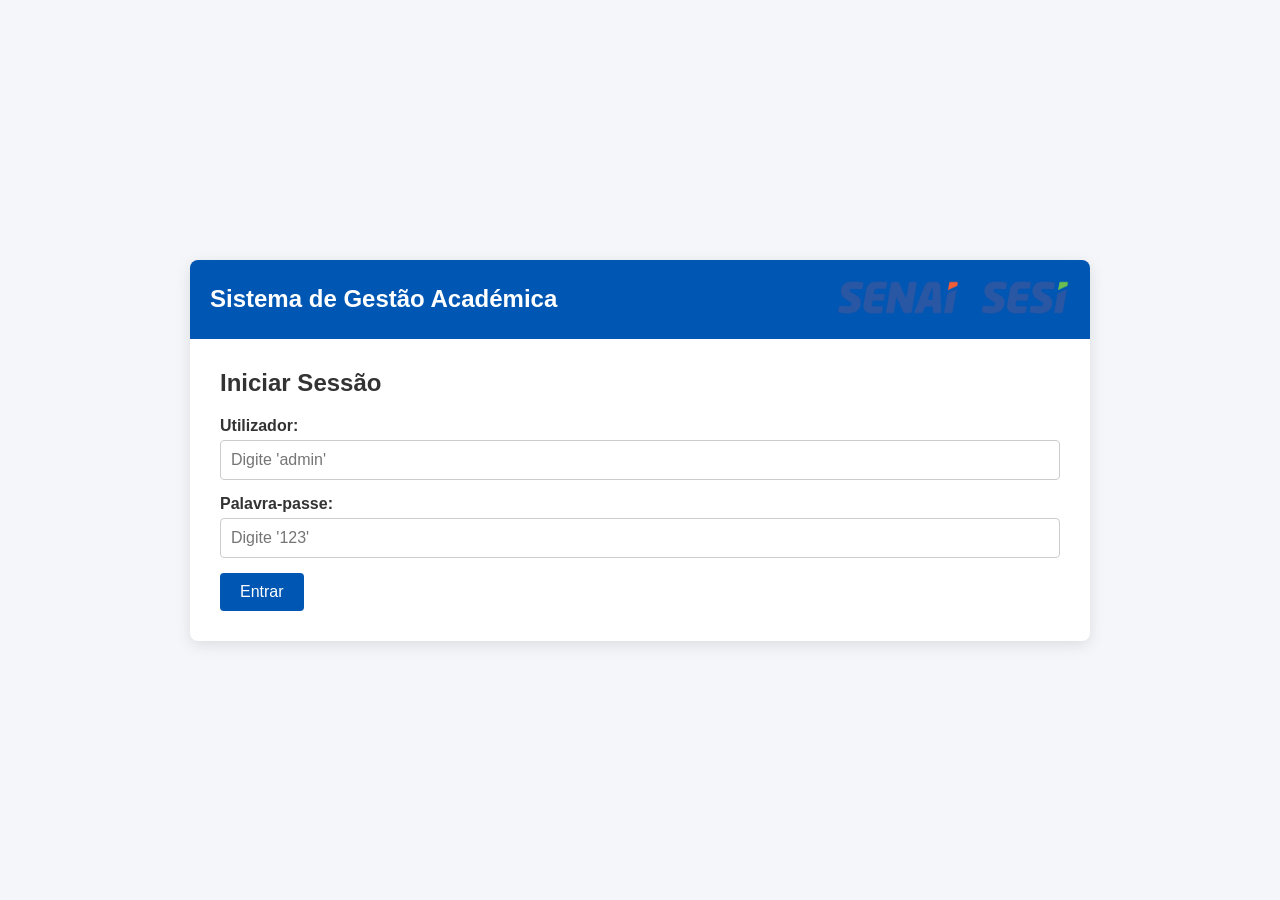
==== commit 146c8c78: "Add files via upload" ====
--- a/index.html
+++ b/index.html
@@ -1,13 +1,353 @@
-<!doctype html>
-<html lang="pt-BR">
-<head>
-  <meta charset="utf-8">
-  <meta name="viewport" content="width=device-width, initial-scale=1">
-  <title>Acesso | Gestão Acadêmica</title>
-  <link rel="stylesheet" href="style.css">
-</head>
-<body>
-  <div id="app"></div>
-  <script src="app.js"></script>
-</body>
-</html>
+<!DOCTYPE html>
+<html lang="pt-PT">
+<head>
+    <meta charset="UTF-8">
+    <meta name="viewport" content="width=device-width, initial-scale=1.0">
+    <title>Sistema de Gestão Académica - SENAI/SESI</title>
+    <style>
+        /* CSS Integrado e Estilo Padrão */
+        * {
+            margin: 0;
+            padding: 0;
+            box-sizing: border-box;
+            font-family: 'Segoe UI', Tahoma, Geneva, Verdana, sans-serif;
+        }
+
+        body {
+            background-color: #f4f6f9;
+            color: #333;
+            display: flex;
+            justify-content: center;
+            align-items: center;
+            min-height: 100vh;
+        }
+
+        .container {
+            width: 100%;
+            max-width: 900px;
+            background: #ffffff;
+            border-radius: 8px;
+            box-shadow: 0 4px 15px rgba(0,0,0,0.1);
+            overflow: hidden;
+        }
+
+        header {
+            background-color: #0056b3;
+            color: #ffffff;
+            padding: 20px;
+            text-align: center;
+            display: flex;
+            justify-content: space-between;
+            align-items: center;
+        }
+
+        header h1 {
+            font-size: 1.5rem;
+        }
+
+        .logos img {
+            height: 35px;
+            margin-left: 10px;
+        }
+
+        .content {
+            padding: 30px;
+        }
+
+        /* Formulários */
+        .form-group {
+            margin-bottom: 15px;
+        }
+
+        label {
+            display: block;
+            margin-bottom: 5px;
+            font-weight: bold;
+        }
+
+        input[type="text"], input[type="password"], input[type="email"], select {
+            width: 100%;
+            padding: 10px;
+            border: 1px solid #ccc;
+            border-radius: 4px;
+            font-size: 1rem;
+        }
+
+        button {
+            background-color: #0056b3;
+            color: white;
+            border: none;
+            padding: 10px 20px;
+            font-size: 1rem;
+            border-radius: 4px;
+            cursor: pointer;
+            transition: background 0.3s;
+        }
+
+        button:hover {
+            background-color: #003d80;
+        }
+
+        /* Tabelas */
+        table {
+            width: 100%;
+            border-collapse: collapse;
+            margin-top: 20px;
+        }
+
+        table, th, td {
+            border: 1px solid #ddd;
+        }
+
+        th, td {
+            padding: 12px;
+            text-align: left;
+        }
+
+        th {
+            background-color: #f8f9fa;
+        }
+
+        /* Navegação e Alertas */
+        nav {
+            display: flex;
+            gap: 10px;
+            margin-bottom: 20px;
+            border-bottom: 2px solid #eee;
+            padding-bottom: 10px;
+        }
+
+        nav button {
+            background-color: #6c757d;
+        }
+
+        nav button.active {
+            background-color: #0056b3;
+        }
+
+        .alert {
+            padding: 10px;
+            margin-bottom: 15px;
+            border-radius: 4px;
+            display: none;
+        }
+
+        .alert-danger {
+            background-color: #f8d7da;
+            color: #721c24;
+        }
+
+        .alert-success {
+            background-color: #d4edda;
+            color: #155724;
+        }
+
+        .hidden {
+            display: none !important;
+        }
+    </style>
+</head>
+<body>
+
+<div class="container">
+    <header>
+        <h1>Sistema de Gestão Académica</h1>
+        <div class="logos">
+            <img src="assets/img/logo-senai.png" alt="SENAI" onerror="this.style.display='none'">
+            <img src="assets/img/logo-sesi.png" alt="SESI" onerror="this.style.display='none'">
+        </div>
+    </header>
+
+    <div class="content">
+        <!-- Notificações -->
+        <div id="alert-box" class="alert"></div>
+
+        <!-- Tela de Login -->
+        <div id="view-login">
+            <h2 style="margin-bottom: 20px;">Iniciar Sessão</h2>
+            <form id="loginForm">
+                <div class="form-group">
+                    <label for="usuario">Utilizador:</label>
+                    <input type="text" id="usuario" required placeholder="Digite 'admin'">
+                </div>
+                <div class="form-group">
+                    <label for="senha">Palavra-passe:</label>
+                    <input type="password" id="senha" required placeholder="Digite '123'">
+                </div>
+                <button type="submit">Entrar</button>
+            </form>
+        </div>
+
+        <!-- Dashboard / Painel Principal (Oculto antes do login) -->
+        <div id="view-dashboard" class="hidden">
+            <nav>
+                <button id="btn-tab-admins" class="active" onclick="switchTab('admins')">Administradores</button>
+                <button id="btn-tab-cadastros" onclick="switchTab('cadastros')">Cadastros</button>
+                <button onclick="logout()" style="background-color: #dc3545; margin-left: auto;">Sair</button>
+            </nav>
+
+            <!-- Aba Administradores -->
+            <div id="tab-admins">
+                <h3>Gestão de Administradores</h3>
+                <form id="adminForm" style="margin-top: 15px;">
+                    <div class="form-group">
+                        <label for="admin-nome">Nome Completo:</label>
+                        <input type="text" id="admin-nome" required>
+                    </div>
+                    <div class="form-group">
+                        <label for="admin-email">E-mail:</label>
+                        <input type="email" id="admin-email" required>
+                    </div>
+                    <button type="submit">Adicionar Administrador</button>
+                </form>
+
+                <h4 style="margin-top: 25px;">Lista de Administradores</h4>
+                <table>
+                    <thead>
+                        <tr>
+                            <th>ID</th>
+                            <th>Nome</th>
+                            <th>E-mail</th>
+                            <th>Ações</th>
+                        </tr>
+                    </thead>
+                    <tbody id="table-admins-body">
+                        <!-- Preenchido via JS -->
+                    </tbody>
+                </table>
+            </div>
+
+            <!-- Aba Cadastros Geral -->
+            <div id="tab-cadastros" class="hidden">
+                <h3>Cadastros Gerais</h3>
+                <p style="margin-top: 10px;">Módulo de gestão de turmas, alunos e instrutores ativo no localStorage.</p>
+            </div>
+        </div>
+    </div>
+</div>
+
+<script>
+    // Inicialização da "Base de Dados" local (localStorage)
+    function initDB() {
+        if (!localStorage.getItem('sys_admins')) {
+            const defaultAdmins = [
+                { id: 1, nome: 'Administrador Principal', email: 'admin@senaisesi.br' }
+            ];
+            localStorage.setItem('sys_admins', JSON.stringify(defaultAdmins));
+        }
+    }
+
+    // Alertas do Sistema
+    function showAlert(msg, isSuccess = true) {
+        const box = document.getElementById('alert-box');
+        box.className = `alert ${isSuccess ? 'alert-success' : 'alert-danger'}`;
+        box.innerText = msg;
+        box.style.display = 'block';
+        setTimeout(() => { box.style.display = 'none'; }, 3000);
+    }
+
+    // Login (Substitui autenticação PHP)
+    document.getElementById('loginForm').addEventListener('submit', function(e) {
+        e.preventDefault();
+        const user = document.getElementById('usuario').value;
+        const pass = document.getElementById('senha').value;
+
+        if (user === 'admin' && pass === '123') {
+            sessionStorage.setItem('authenticated', 'true');
+            loadDashboard();
+            showAlert('Login efetuado com sucesso!');
+        } else {
+            showAlert('Utilizador ou palavra-passe incorretos!', false);
+        }
+    });
+
+    // Encerrar Sessão
+    function logout() {
+        sessionStorage.removeItem('authenticated');
+        document.getElementById('view-dashboard').classList.add('hidden');
+        document.getElementById('view-login').classList.remove('hidden');
+        document.getElementById('loginForm').reset();
+        showAlert('Sessão encerrada.');
+    }
+
+    // Controlo do Dashboard
+    function loadDashboard() {
+        document.getElementById('view-login').classList.add('hidden');
+        document.getElementById('view-dashboard').classList.remove('hidden');
+        renderAdmins();
+    }
+
+    // Troca de Abas
+    function switchTab(tab) {
+        document.getElementById('tab-admins').classList.add('hidden');
+        document.getElementById('tab-cadastros').classList.add('hidden');
+        document.getElementById('btn-tab-admins').classList.remove('active');
+        document.getElementById('btn-tab-cadastros').classList.remove('active');
+
+        if (tab === 'admins') {
+            document.getElementById('tab-admins').classList.remove('hidden');
+            document.getElementById('btn-tab-admins').classList.add('active');
+        } else if (tab === 'cadastros') {
+            document.getElementById('tab-cadastros').classList.remove('hidden');
+            document.getElementById('btn-tab-cadastros').classList.add('active');
+        }
+    }
+
+    // Operações CRUD - Administradores
+    function renderAdmins() {
+        const admins = JSON.parse(localStorage.getItem('sys_admins') || '[]');
+        const tbody = document.getElementById('table-admins-body');
+        tbody.innerHTML = '';
+
+        admins.forEach(admin => {
+            const tr = document.createElement('tr');
+            tr.innerHTML = `
+                <td>${admin.id}</td>
+                <td>${admin.nome}</td>
+                <td>${admin.email}</td>
+                <td>
+                    <button onclick="deleteAdmin(${admin.id})" style="background-color: #dc3545; padding: 5px 10px; font-size: 0.8rem;">Remover</button>
+                </td>
+            `;
+            tbody.appendChild(tr);
+        });
+    }
+
+    document.getElementById('adminForm').addEventListener('submit', function(e) {
+        e.preventDefault();
+        const nome = document.getElementById('admin-nome').value;
+        const email = document.getElementById('admin-email').value;
+
+        const admins = JSON.parse(localStorage.getItem('sys_admins') || '[]');
+        const newAdmin = {
+            id: admins.length ? admins[admins.length - 1].id + 1 : 1,
+            nome: nome,
+            email: email
+        };
+
+        admins.push(newAdmin);
+        localStorage.setItem('sys_admins', JSON.stringify(admins));
+        this.reset();
+        renderAdmins();
+        showAlert('Administrador adicionado com sucesso!');
+    });
+
+    function deleteAdmin(id) {
+        let admins = JSON.parse(localStorage.getItem('sys_admins') || '[]');
+        admins = admins.filter(a => a.id !== id);
+        localStorage.setItem('sys_admins', JSON.stringify(admins));
+        renderAdmins();
+        showAlert('Administrador removido com sucesso!');
+    }
+
+    // Inicialização ao carregar a página
+    window.onload = function() {
+        initDB();
+        if (sessionStorage.getItem('authenticated') === 'true') {
+            loadDashboard();
+        }
+    };
+</script>
+
+</body>
+</html>
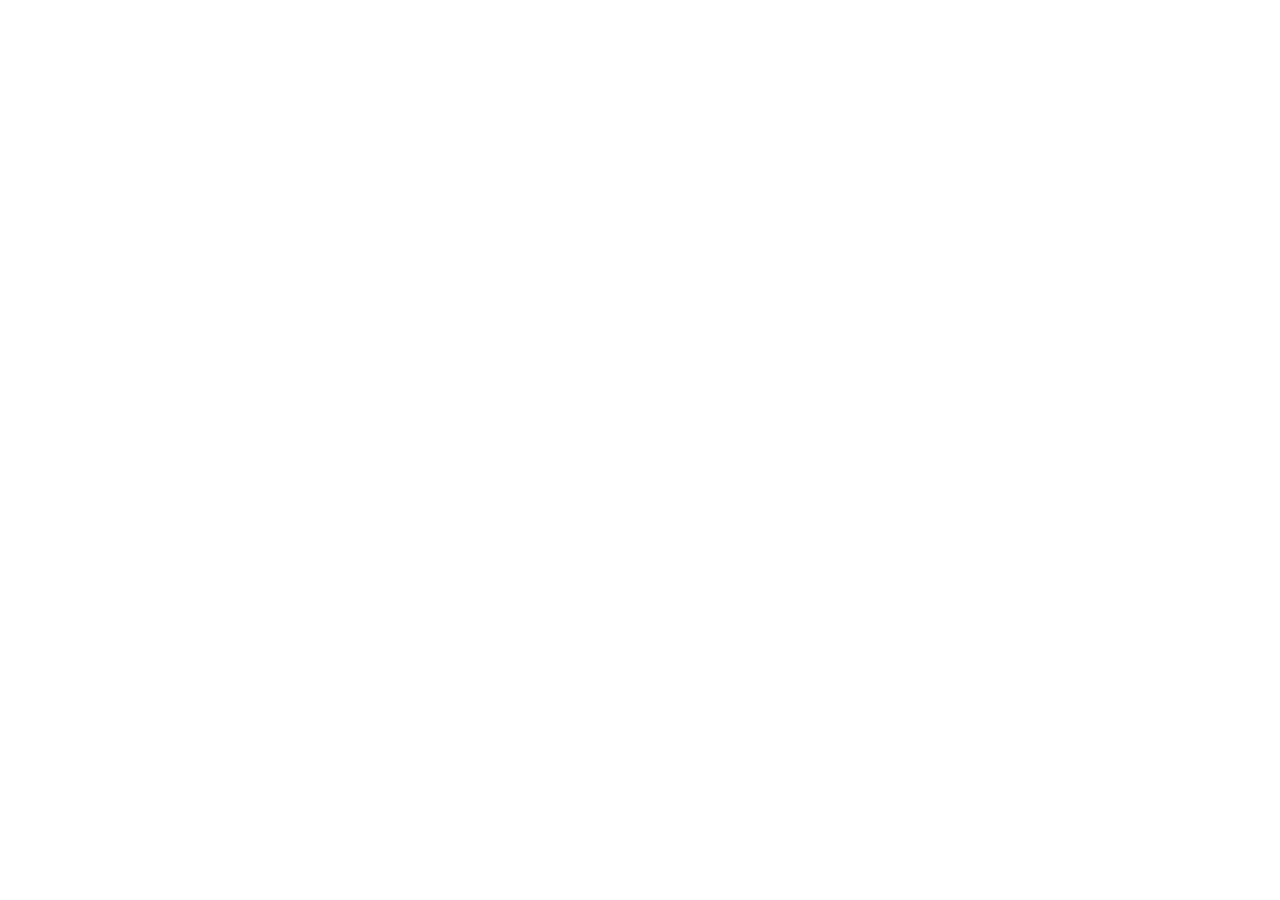
==== commit f8d1c2ee: "Add files via upload" ====
--- a/index.html
+++ b/index.html
@@ -1,353 +1 @@
-<!DOCTYPE html>
-<html lang="pt-PT">
-<head>
-    <meta charset="UTF-8">
-    <meta name="viewport" content="width=device-width, initial-scale=1.0">
-    <title>Sistema de Gestão Académica - SENAI/SESI</title>
-    <style>
-        /* CSS Integrado e Estilo Padrão */
-        * {
-            margin: 0;
-            padding: 0;
-            box-sizing: border-box;
-            font-family: 'Segoe UI', Tahoma, Geneva, Verdana, sans-serif;
-        }
-
-        body {
-            background-color: #f4f6f9;
-            color: #333;
-            display: flex;
-            justify-content: center;
-            align-items: center;
-            min-height: 100vh;
-        }
-
-        .container {
-            width: 100%;
-            max-width: 900px;
-            background: #ffffff;
-            border-radius: 8px;
-            box-shadow: 0 4px 15px rgba(0,0,0,0.1);
-            overflow: hidden;
-        }
-
-        header {
-            background-color: #0056b3;
-            color: #ffffff;
-            padding: 20px;
-            text-align: center;
-            display: flex;
-            justify-content: space-between;
-            align-items: center;
-        }
-
-        header h1 {
-            font-size: 1.5rem;
-        }
-
-        .logos img {
-            height: 35px;
-            margin-left: 10px;
-        }
-
-        .content {
-            padding: 30px;
-        }
-
-        /* Formulários */
-        .form-group {
-            margin-bottom: 15px;
-        }
-
-        label {
-            display: block;
-            margin-bottom: 5px;
-            font-weight: bold;
-        }
-
-        input[type="text"], input[type="password"], input[type="email"], select {
-            width: 100%;
-            padding: 10px;
-            border: 1px solid #ccc;
-            border-radius: 4px;
-            font-size: 1rem;
-        }
-
-        button {
-            background-color: #0056b3;
-            color: white;
-            border: none;
-            padding: 10px 20px;
-            font-size: 1rem;
-            border-radius: 4px;
-            cursor: pointer;
-            transition: background 0.3s;
-        }
-
-        button:hover {
-            background-color: #003d80;
-        }
-
-        /* Tabelas */
-        table {
-            width: 100%;
-            border-collapse: collapse;
-            margin-top: 20px;
-        }
-
-        table, th, td {
-            border: 1px solid #ddd;
-        }
-
-        th, td {
-            padding: 12px;
-            text-align: left;
-        }
-
-        th {
-            background-color: #f8f9fa;
-        }
-
-        /* Navegação e Alertas */
-        nav {
-            display: flex;
-            gap: 10px;
-            margin-bottom: 20px;
-            border-bottom: 2px solid #eee;
-            padding-bottom: 10px;
-        }
-
-        nav button {
-            background-color: #6c757d;
-        }
-
-        nav button.active {
-            background-color: #0056b3;
-        }
-
-        .alert {
-            padding: 10px;
-            margin-bottom: 15px;
-            border-radius: 4px;
-            display: none;
-        }
-
-        .alert-danger {
-            background-color: #f8d7da;
-            color: #721c24;
-        }
-
-        .alert-success {
-            background-color: #d4edda;
-            color: #155724;
-        }
-
-        .hidden {
-            display: none !important;
-        }
-    </style>
-</head>
-<body>
-
-<div class="container">
-    <header>
-        <h1>Sistema de Gestão Académica</h1>
-        <div class="logos">
-            <img src="assets/img/logo-senai.png" alt="SENAI" onerror="this.style.display='none'">
-            <img src="assets/img/logo-sesi.png" alt="SESI" onerror="this.style.display='none'">
-        </div>
-    </header>
-
-    <div class="content">
-        <!-- Notificações -->
-        <div id="alert-box" class="alert"></div>
-
-        <!-- Tela de Login -->
-        <div id="view-login">
-            <h2 style="margin-bottom: 20px;">Iniciar Sessão</h2>
-            <form id="loginForm">
-                <div class="form-group">
-                    <label for="usuario">Utilizador:</label>
-                    <input type="text" id="usuario" required placeholder="Digite 'admin'">
-                </div>
-                <div class="form-group">
-                    <label for="senha">Palavra-passe:</label>
-                    <input type="password" id="senha" required placeholder="Digite '123'">
-                </div>
-                <button type="submit">Entrar</button>
-            </form>
-        </div>
-
-        <!-- Dashboard / Painel Principal (Oculto antes do login) -->
-        <div id="view-dashboard" class="hidden">
-            <nav>
-                <button id="btn-tab-admins" class="active" onclick="switchTab('admins')">Administradores</button>
-                <button id="btn-tab-cadastros" onclick="switchTab('cadastros')">Cadastros</button>
-                <button onclick="logout()" style="background-color: #dc3545; margin-left: auto;">Sair</button>
-            </nav>
-
-            <!-- Aba Administradores -->
-            <div id="tab-admins">
-                <h3>Gestão de Administradores</h3>
-                <form id="adminForm" style="margin-top: 15px;">
-                    <div class="form-group">
-                        <label for="admin-nome">Nome Completo:</label>
-                        <input type="text" id="admin-nome" required>
-                    </div>
-                    <div class="form-group">
-                        <label for="admin-email">E-mail:</label>
-                        <input type="email" id="admin-email" required>
-                    </div>
-                    <button type="submit">Adicionar Administrador</button>
-                </form>
-
-                <h4 style="margin-top: 25px;">Lista de Administradores</h4>
-                <table>
-                    <thead>
-                        <tr>
-                            <th>ID</th>
-                            <th>Nome</th>
-                            <th>E-mail</th>
-                            <th>Ações</th>
-                        </tr>
-                    </thead>
-                    <tbody id="table-admins-body">
-                        <!-- Preenchido via JS -->
-                    </tbody>
-                </table>
-            </div>
-
-            <!-- Aba Cadastros Geral -->
-            <div id="tab-cadastros" class="hidden">
-                <h3>Cadastros Gerais</h3>
-                <p style="margin-top: 10px;">Módulo de gestão de turmas, alunos e instrutores ativo no localStorage.</p>
-            </div>
-        </div>
-    </div>
-</div>
-
-<script>
-    // Inicialização da "Base de Dados" local (localStorage)
-    function initDB() {
-        if (!localStorage.getItem('sys_admins')) {
-            const defaultAdmins = [
-                { id: 1, nome: 'Administrador Principal', email: 'admin@senaisesi.br' }
-            ];
-            localStorage.setItem('sys_admins', JSON.stringify(defaultAdmins));
-        }
-    }
-
-    // Alertas do Sistema
-    function showAlert(msg, isSuccess = true) {
-        const box = document.getElementById('alert-box');
-        box.className = `alert ${isSuccess ? 'alert-success' : 'alert-danger'}`;
-        box.innerText = msg;
-        box.style.display = 'block';
-        setTimeout(() => { box.style.display = 'none'; }, 3000);
-    }
-
-    // Login (Substitui autenticação PHP)
-    document.getElementById('loginForm').addEventListener('submit', function(e) {
-        e.preventDefault();
-        const user = document.getElementById('usuario').value;
-        const pass = document.getElementById('senha').value;
-
-        if (user === 'admin' && pass === '123') {
-            sessionStorage.setItem('authenticated', 'true');
-            loadDashboard();
-            showAlert('Login efetuado com sucesso!');
-        } else {
-            showAlert('Utilizador ou palavra-passe incorretos!', false);
-        }
-    });
-
-    // Encerrar Sessão
-    function logout() {
-        sessionStorage.removeItem('authenticated');
-        document.getElementById('view-dashboard').classList.add('hidden');
-        document.getElementById('view-login').classList.remove('hidden');
-        document.getElementById('loginForm').reset();
-        showAlert('Sessão encerrada.');
-    }
-
-    // Controlo do Dashboard
-    function loadDashboard() {
-        document.getElementById('view-login').classList.add('hidden');
-        document.getElementById('view-dashboard').classList.remove('hidden');
-        renderAdmins();
-    }
-
-    // Troca de Abas
-    function switchTab(tab) {
-        document.getElementById('tab-admins').classList.add('hidden');
-        document.getElementById('tab-cadastros').classList.add('hidden');
-        document.getElementById('btn-tab-admins').classList.remove('active');
-        document.getElementById('btn-tab-cadastros').classList.remove('active');
-
-        if (tab === 'admins') {
-            document.getElementById('tab-admins').classList.remove('hidden');
-            document.getElementById('btn-tab-admins').classList.add('active');
-        } else if (tab === 'cadastros') {
-            document.getElementById('tab-cadastros').classList.remove('hidden');
-            document.getElementById('btn-tab-cadastros').classList.add('active');
-        }
-    }
-
-    // Operações CRUD - Administradores
-    function renderAdmins() {
-        const admins = JSON.parse(localStorage.getItem('sys_admins') || '[]');
-        const tbody = document.getElementById('table-admins-body');
-        tbody.innerHTML = '';
-
-        admins.forEach(admin => {
-            const tr = document.createElement('tr');
-            tr.innerHTML = `
-                <td>${admin.id}</td>
-                <td>${admin.nome}</td>
-                <td>${admin.email}</td>
-                <td>
-                    <button onclick="deleteAdmin(${admin.id})" style="background-color: #dc3545; padding: 5px 10px; font-size: 0.8rem;">Remover</button>
-                </td>
-            `;
-            tbody.appendChild(tr);
-        });
-    }
-
-    document.getElementById('adminForm').addEventListener('submit', function(e) {
-        e.preventDefault();
-        const nome = document.getElementById('admin-nome').value;
-        const email = document.getElementById('admin-email').value;
-
-        const admins = JSON.parse(localStorage.getItem('sys_admins') || '[]');
-        const newAdmin = {
-            id: admins.length ? admins[admins.length - 1].id + 1 : 1,
-            nome: nome,
-            email: email
-        };
-
-        admins.push(newAdmin);
-        localStorage.setItem('sys_admins', JSON.stringify(admins));
-        this.reset();
-        renderAdmins();
-        showAlert('Administrador adicionado com sucesso!');
-    });
-
-    function deleteAdmin(id) {
-        let admins = JSON.parse(localStorage.getItem('sys_admins') || '[]');
-        admins = admins.filter(a => a.id !== id);
-        localStorage.setItem('sys_admins', JSON.stringify(admins));
-        renderAdmins();
-        showAlert('Administrador removido com sucesso!');
-    }
-
-    // Inicialização ao carregar a página
-    window.onload = function() {
-        initDB();
-        if (sessionStorage.getItem('authenticated') === 'true') {
-            loadDashboard();
-        }
-    };
-</script>
-
-</body>
-</html>+<!doctype html><html lang="pt-BR"><head><meta charset="utf-8"><meta name="viewport" content="width=device-width,initial-scale=1"><title>Acesso | Gestão Acadêmica</title><link rel="stylesheet" href="assets/css/style.css"></head><body><div id="app"></div><script src="assets/js/app.js"></script></body></html>
